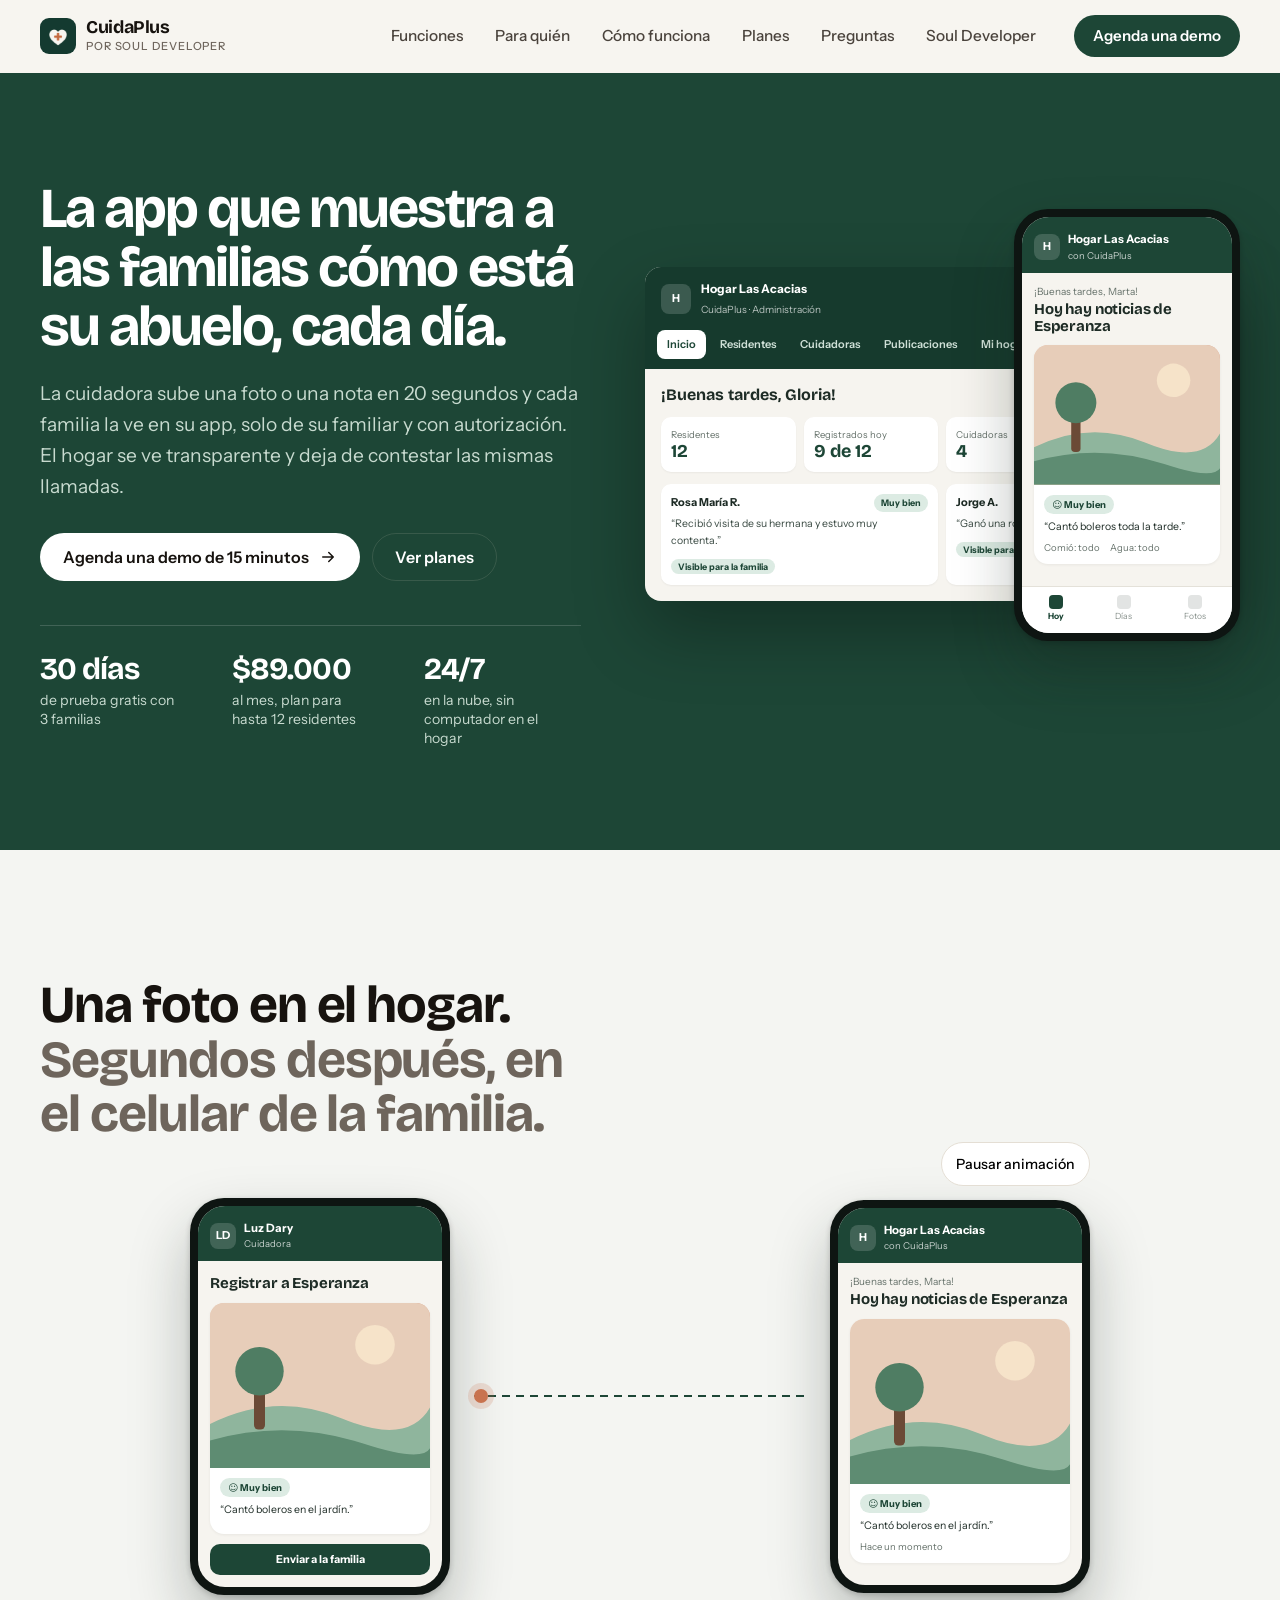
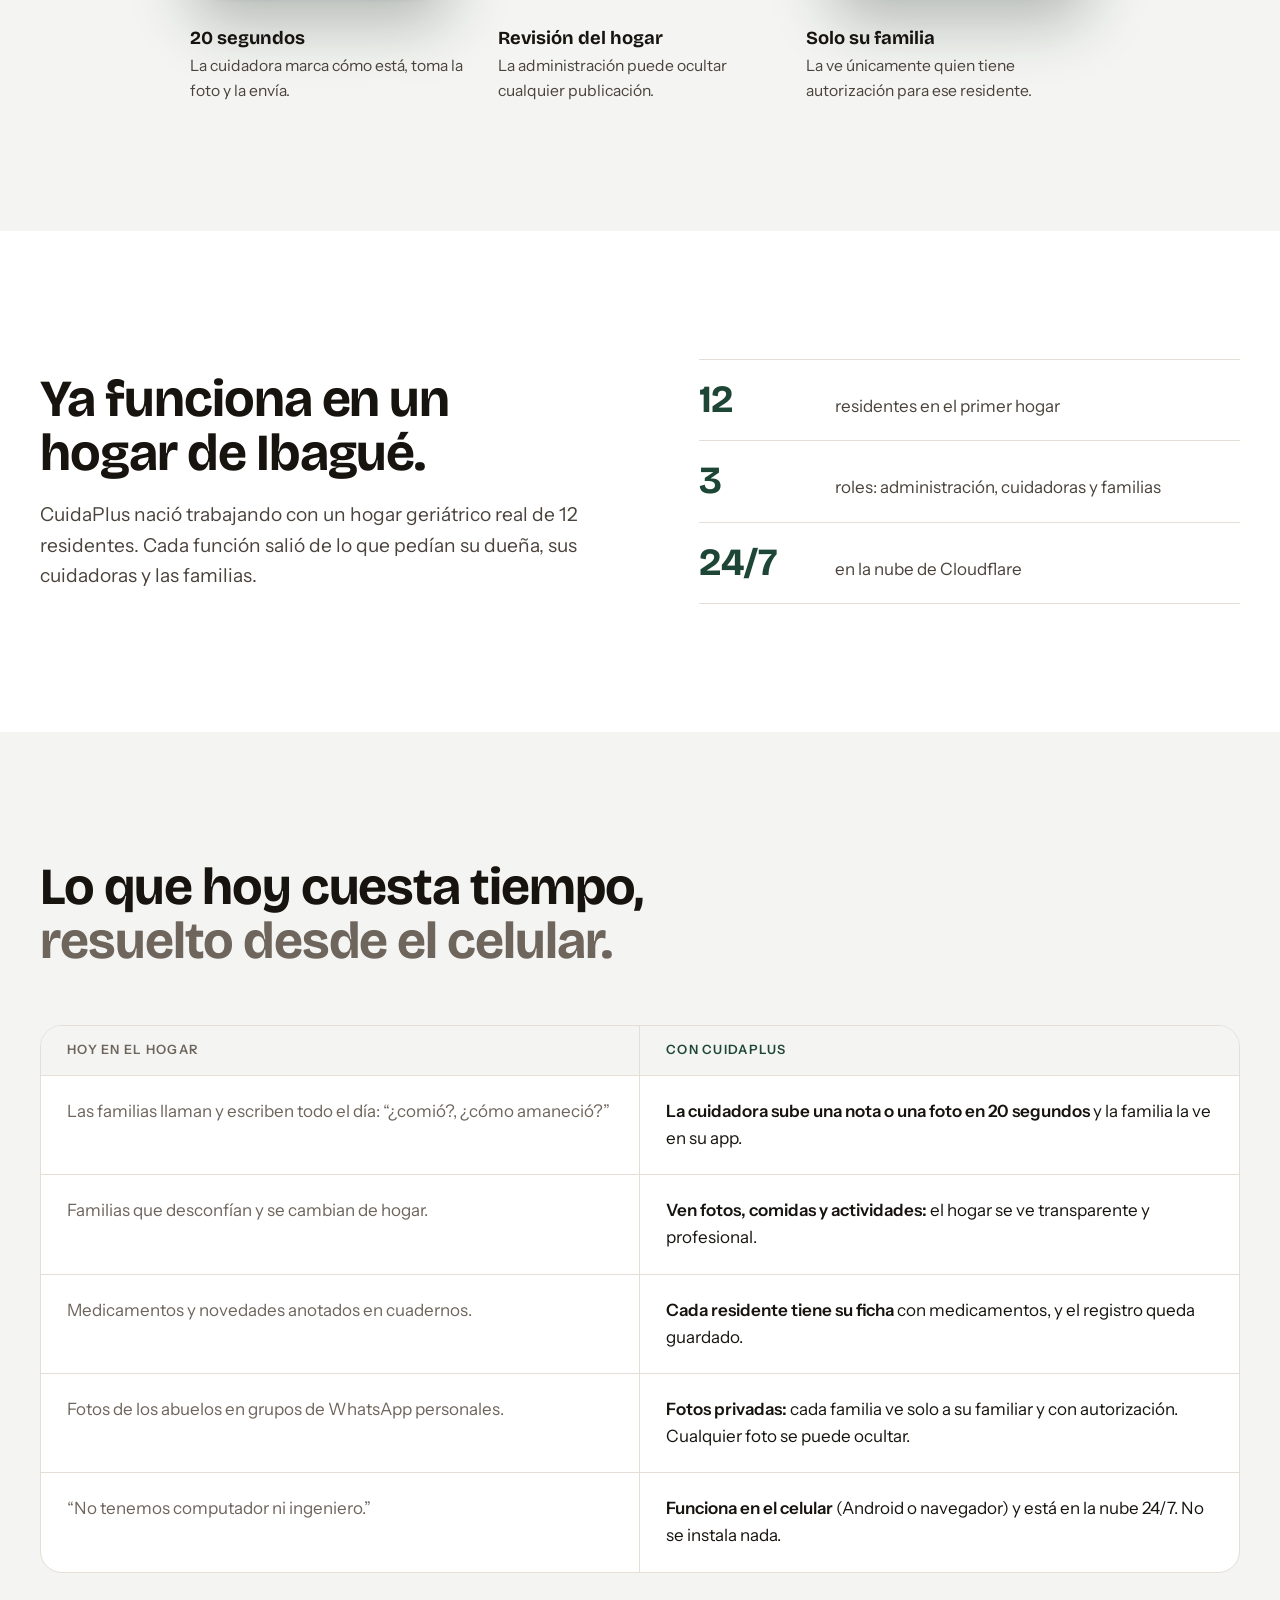
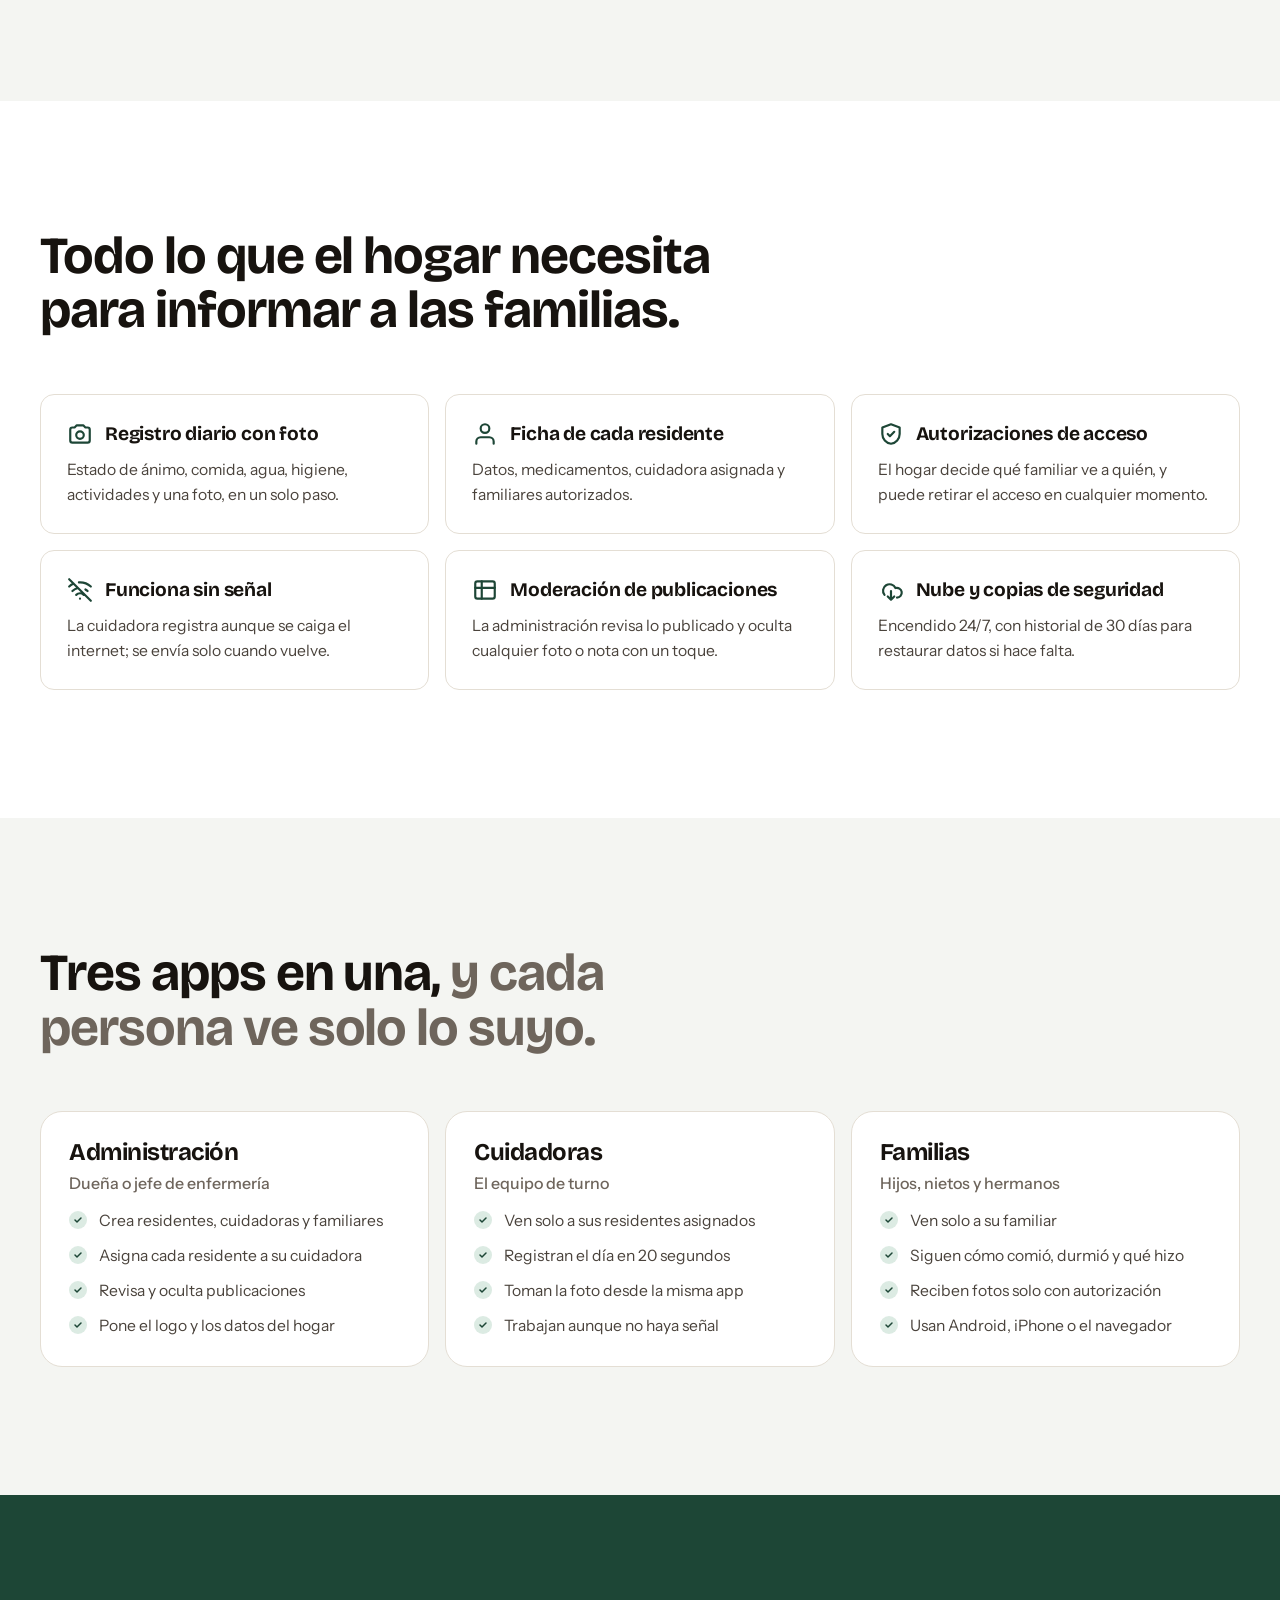
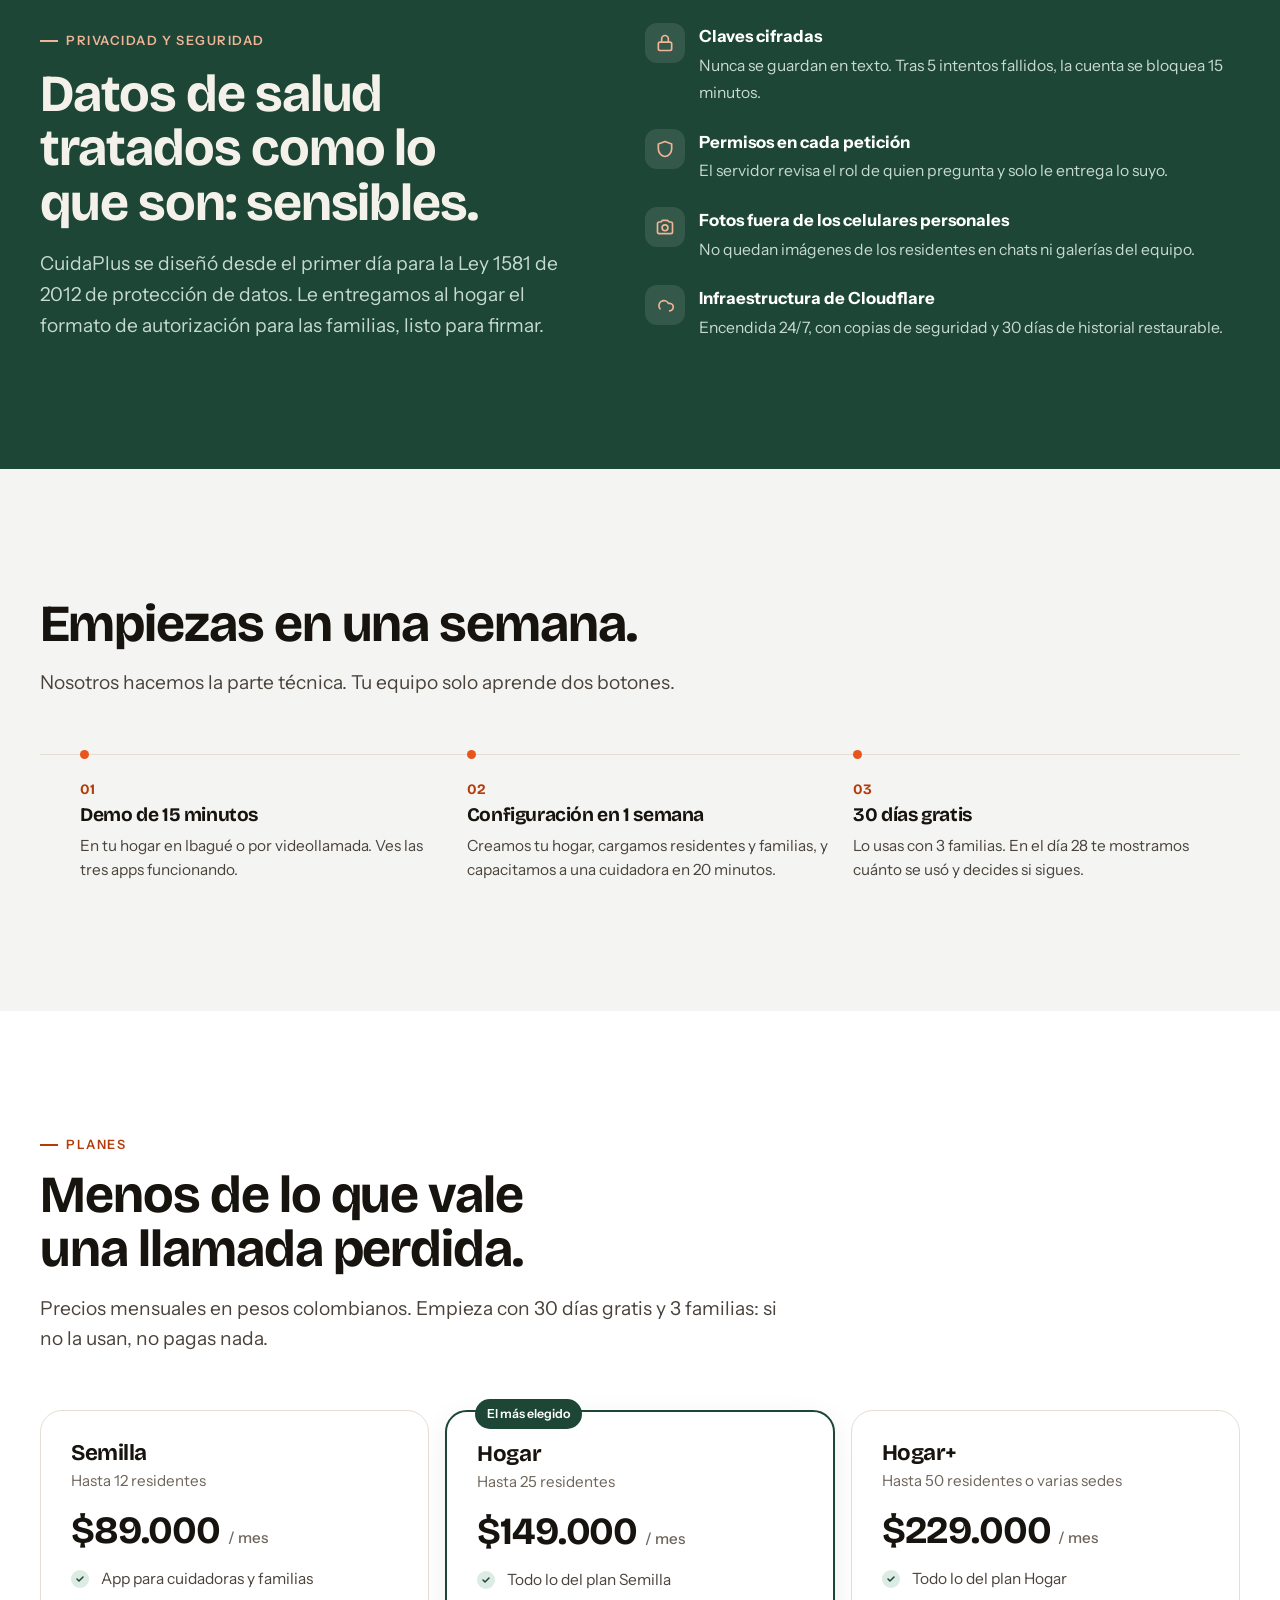
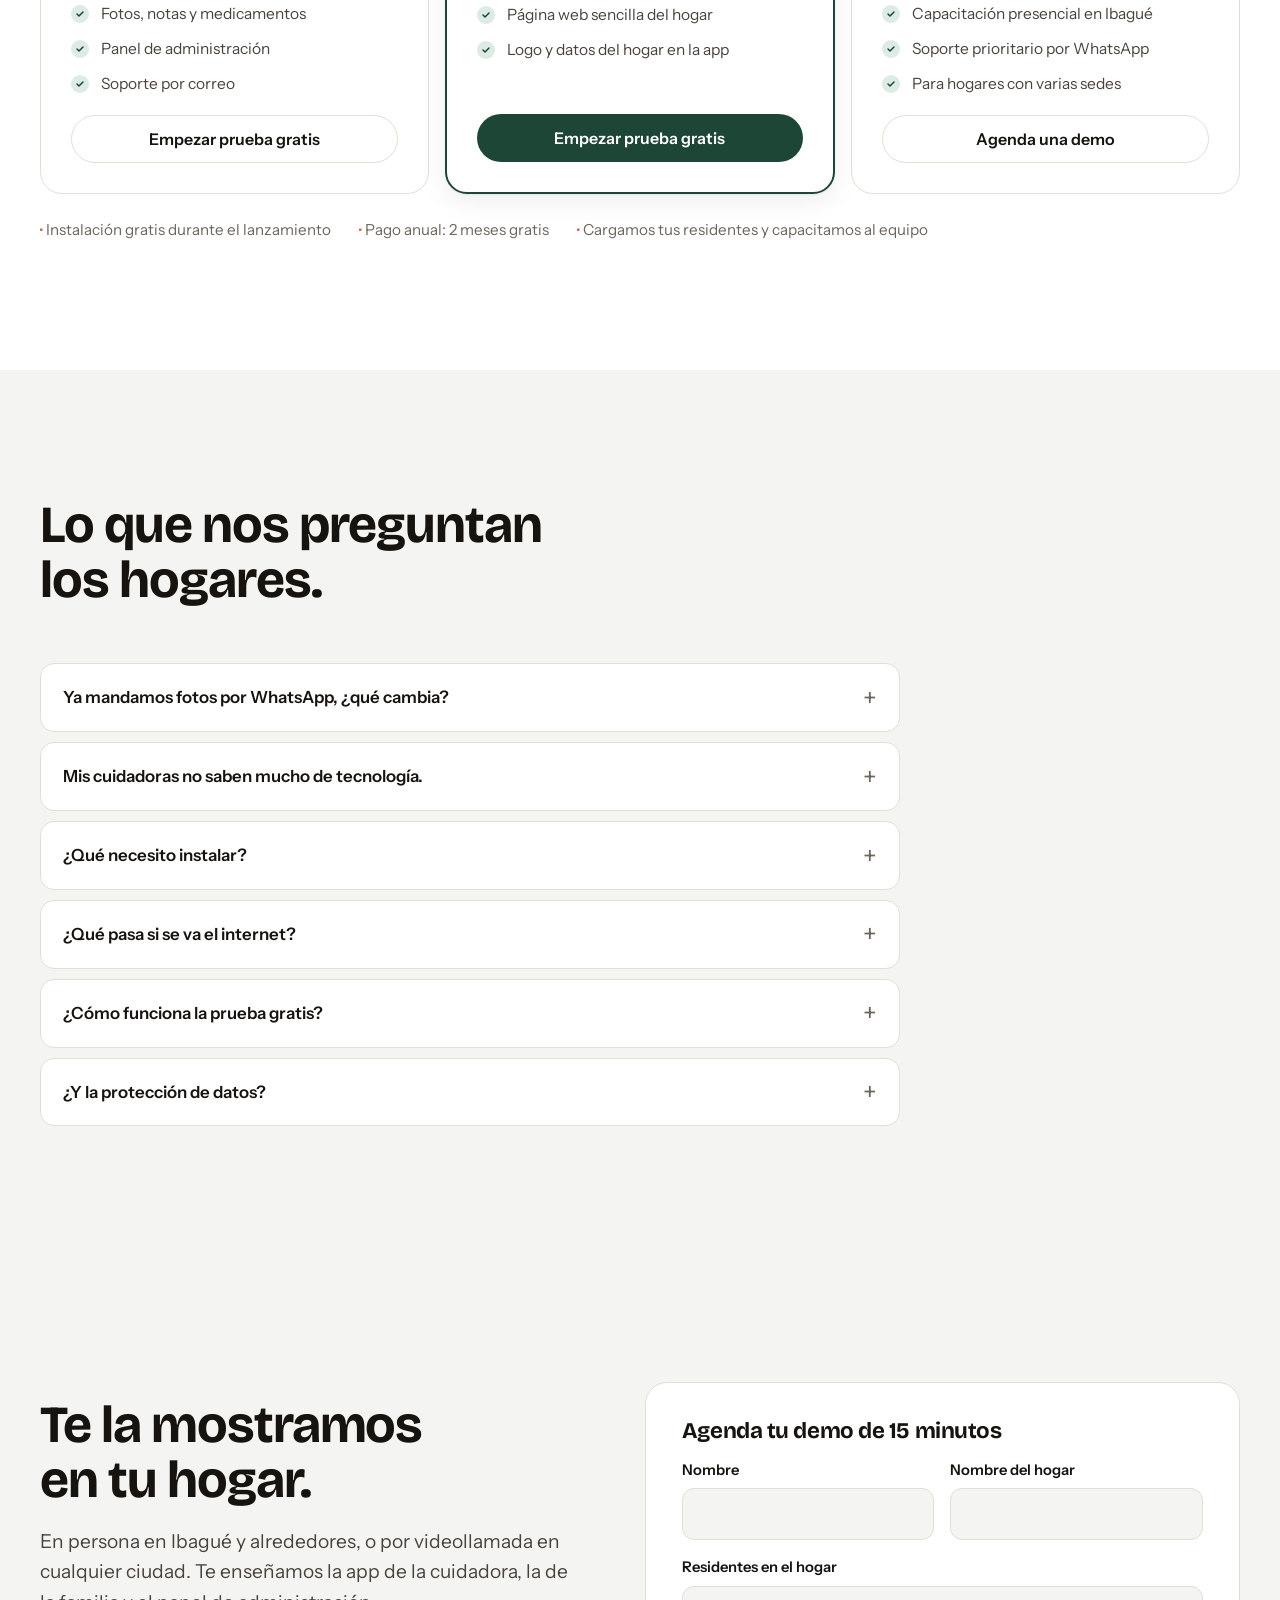
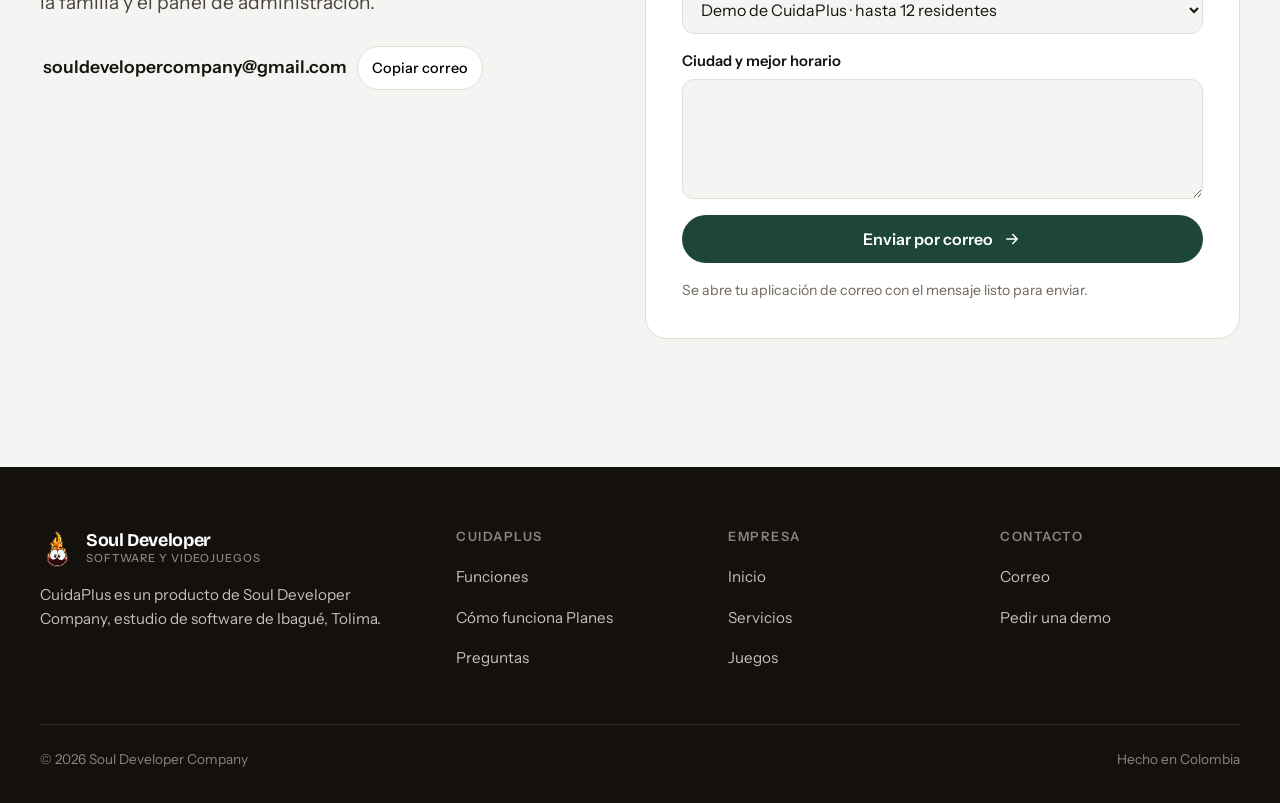
==== cuidaplus/index.html @ 4aba3e22 "Rediseño profesional del sitio y nueva página de CuidaPlus - Portada nueva para software y videojueg" ====
<!doctype html>
<html lang="es">
<head>
  <meta charset="utf-8">
  <meta name="viewport" content="width=device-width, initial-scale=1, viewport-fit=cover">
  <title>CuidaPlus · App para hogares geriátricos</title>
  <meta name="description" content="CuidaPlus conecta hogares geriátricos con las familias: las cuidadoras registran fotos, comidas y novedades desde el celular y cada familia ve solo a su familiar. Desde $89.000 al mes, 30 días gratis.">
  <meta name="theme-color" content="#1D4636">
  <meta property="og:type" content="website">
  <meta property="og:title" content="CuidaPlus · App para hogares geriátricos">
  <meta property="og:description" content="Las familias ven cada día cómo está su abuelo, y el hogar deja de contestar veinte llamadas preguntando lo mismo.">
  <meta property="og:image" content="https://souldevelopercompany.github.io/img/cuidaplus-icono.png">
  <meta property="og:url" content="https://souldevelopercompany.github.io/cuidaplus/">
  <link rel="canonical" href="https://souldevelopercompany.github.io/cuidaplus/">
  <link rel="icon" type="image/png" href="../img/cuidaplus-icono.png">
  <link rel="preconnect" href="https://fonts.googleapis.com">
  <link rel="preconnect" href="https://fonts.gstatic.com" crossorigin>
  <link rel="stylesheet" href="https://fonts.googleapis.com/css2?family=Bricolage+Grotesque:opsz,wght@12..96,600;12..96,700&family=Instrument+Sans:wght@400;500;600&display=swap">
  <link rel="stylesheet" href="../css/site.css">
</head>
<body>

<svg width="0" height="0" style="position:absolute" aria-hidden="true">
  <defs>
    <symbol id="i-arrow" viewBox="0 0 24 24"><path d="M5 12h14M13 6l6 6-6 6" fill="none" stroke="currentColor" stroke-width="2" stroke-linecap="round" stroke-linejoin="round"/></symbol>
  </defs>
</svg>

<a class="skip" href="#contenido">Saltar al contenido</a>

<header class="topbar" id="topbar">
  <div class="wrap topbar-in">
    <a class="brand" href="./" aria-label="CuidaPlus, inicio">
      <img src="../img/cuidaplus-icono.png" alt="" width="36" height="36" style="border-radius:9px">
      <span>CuidaPlus<small>por Soul Developer</small></span>
    </a>
    <nav class="menu" id="menu" aria-label="Principal">
      <a href="#funciones">Funciones</a>
      <a href="#roles">Para quién</a>
      <a href="#como-funciona">Cómo funciona</a>
      <a href="#planes">Planes</a>
      <a href="#preguntas">Preguntas</a>
      <a href="../">Soul Developer</a>
      <a class="menu-cta" href="#contacto">Agenda una demo de 15 minutos</a>
    </nav>
    <a class="btn btn-care btn-sm" href="#contacto">Agenda una demo</a>
    <button class="burger" id="burger" aria-label="Abrir menú" aria-expanded="false" aria-controls="menu"><span></span><span></span><span></span></button>
  </div>
</header>

<main id="contenido">

  <section class="care-hero">
    <div class="wrap care-grid">
      <div data-enter>
        <div>
          <h1>La app que muestra a las familias cómo está su abuelo, cada día.</h1>
          <p class="lead">La cuidadora sube una foto o una nota en 20 segundos y cada familia la ve en su app, solo de su familiar y con autorización. El hogar se ve transparente y deja de contestar las mismas llamadas.</p>
          <div class="cta-row" style="margin-top:32px">
            <a class="btn btn-light" href="#contacto">Agenda una demo de 15 minutos <svg aria-hidden="true"><use href="#i-arrow"/></svg></a>
            <a class="btn btn-ghost-dark" href="#planes">Ver planes</a>
          </div>
        </div>
        <ul class="hero-facts" aria-label="CuidaPlus en cifras">
          <li><b>30 días</b><span>de prueba gratis con 3 familias</span></li>
          <li><b>$89.000</b><span>al mes, plan para hasta 12 residentes</span></li>
          <li><b>24/7</b><span>en la nube, sin computador en el hogar</span></li>
        </ul>
      </div>
      <div class="care-ui">
        <div class="panel" role="img" aria-label="Panel de administración de CuidaPlus">
          <div aria-hidden="true">
            <div class="panel-top"><span class="ph-av">H</span><span><b>Hogar Las Acacias</b><br><small style="opacity:.7">CuidaPlus · Administración</small></span></div>
            <div class="panel-nav"><span>Inicio</span><span>Residentes</span><span>Cuidadoras</span><span>Publicaciones</span><span>Mi hogar</span></div>
            <div class="panel-body">
              <p class="panel-h">¡Buenas tardes, Gloria!</p>
              <div class="stats">
                <div class="stat"><small>Residentes</small><b>12</b></div>
                <div class="stat"><small>Registrados hoy</small><b>9 de 12</b></div>
                <div class="stat"><small>Cuidadoras</small><b>4</b></div>
                <div class="stat"><small>Familias</small><b>18</b></div>
              </div>
              <div class="feed">
                <div class="feed-item"><header>Rosa María R. <span class="pill-s">Muy bien</span></header><p>“Recibió visita de su hermana y estuvo muy contenta.”</p><span class="pill-s">Visible para la familia</span></div>
                <div class="feed-item"><header>Jorge A. <span class="pill-s">Bien</span></header><p>“Ganó una ronda de bingo y almorzó todo.”</p><span class="pill-s">Visible para la familia</span></div>
              </div>
            </div>
          </div>
        </div>
        <div class="phone" role="img" aria-label="App de la familia mostrando cómo está un residente hoy">
          <div class="phone-screen" aria-hidden="true">
            <div class="ph-top"><span class="ph-av">H</span><span><b>Hogar Las Acacias</b><small>con CuidaPlus</small></span></div>
            <div class="ph-body">
              <p class="ph-hello">¡Buenas tardes, Marta!</p>
              <p class="ph-title">Hoy hay noticias de Esperanza</p>
              <div class="ph-card">
                <div class="ph-photo"><svg viewBox="0 0 200 150" width="100%" height="100%" preserveAspectRatio="xMidYMid slice"><rect width="200" height="150" fill="#E7CDB9"/><circle cx="150" cy="38" r="18" fill="#F6E3C9"/><path d="M0 110 Q60 80 120 105 T200 95 V150 H0z" fill="#8FB59D"/><path d="M0 125 Q70 105 140 128 T200 120 V150 H0z" fill="#5E8C72"/><rect x="40" y="70" width="10" height="45" rx="4" fill="#6B4A36"/><circle cx="45" cy="62" r="22" fill="#4F7D63"/></svg></div>
                <div class="ph-in"><span class="ph-mood">☺ Muy bien</span><p class="ph-note">“Cantó boleros toda la tarde.”</p><div class="ph-meta"><span>Comió: todo</span><span>Agua: todo</span></div></div>
              </div>
            </div>
            <div class="ph-tabs"><span><i></i>Hoy</span><span><i></i>Días</span><span><i></i>Fotos</span></div>
          </div>
        </div>
      </div>
    </div>
  </section>


  <!-- CÓMO FUNCIONA: demo animada -->
  <section class="sec" id="como-funciona">
    <div class="wrap">
      <div class="sec-head">
        <h2 class="h2">Una foto en el hogar. <span class="soft">Segundos después, en el celular de la familia.</span></h2>
      </div>
      <div class="flow" data-flow>
        <div class="flow-phone phone" role="img" aria-label="La cuidadora toma una foto y la envía">
          <div class="phone-screen" aria-hidden="true">
            <div class="ph-top"><span class="ph-av">LD</span><span><b>Luz Dary</b><small>Cuidadora</small></span></div>
            <div class="ph-body">
              <p class="ph-title">Registrar a Esperanza</p>
              <div class="ph-card"><div class="ph-photo flow-shot"><svg viewBox="0 0 200 150" width="100%" height="100%" preserveAspectRatio="xMidYMid slice"><rect width="200" height="150" fill="#E7CDB9"/><circle cx="150" cy="38" r="18" fill="#F6E3C9"/><path d="M0 110 Q60 80 120 105 T200 95 V150 H0z" fill="#8FB59D"/><path d="M0 125 Q70 105 140 128 T200 120 V150 H0z" fill="#5E8C72"/><rect x="40" y="70" width="10" height="45" rx="4" fill="#6B4A36"/><circle cx="45" cy="62" r="22" fill="#4F7D63"/></svg></div>
              <div class="ph-in"><span class="ph-mood">☺ Muy bien</span><p class="ph-note">“Cantó boleros en el jardín.”</p></div></div>
              <p class="flow-send">Enviar a la familia</p>
            </div>
          </div>
        </div>
        <div class="flow-line" aria-hidden="true"><span class="flow-dot"></span></div>
        <div class="flow-phone phone" role="img" aria-label="La familia recibe la foto en su app">
          <div class="phone-screen" aria-hidden="true">
            <div class="ph-top"><span class="ph-av">H</span><span><b>Hogar Las Acacias</b><small>con CuidaPlus</small></span></div>
            <div class="ph-body">
              <p class="ph-hello">¡Buenas tardes, Marta!</p>
              <p class="ph-title">Hoy hay noticias de Esperanza</p>
              <div class="ph-card flow-arrive"><div class="ph-photo"><svg viewBox="0 0 200 150" width="100%" height="100%" preserveAspectRatio="xMidYMid slice"><rect width="200" height="150" fill="#E7CDB9"/><circle cx="150" cy="38" r="18" fill="#F6E3C9"/><path d="M0 110 Q60 80 120 105 T200 95 V150 H0z" fill="#8FB59D"/><path d="M0 125 Q70 105 140 128 T200 120 V150 H0z" fill="#5E8C72"/><rect x="40" y="70" width="10" height="45" rx="4" fill="#6B4A36"/><circle cx="45" cy="62" r="22" fill="#4F7D63"/></svg></div>
              <div class="ph-in"><span class="ph-mood">☺ Muy bien</span><p class="ph-note">“Cantó boleros en el jardín.”</p><div class="ph-meta"><span>Hace un momento</span></div></div></div>
            </div>
          </div>
        </div>
        <ol class="flow-steps">
          <li><b>20 segundos</b>La cuidadora marca cómo está, toma la foto y la envía.</li>
          <li><b>Revisión del hogar</b>La administración puede ocultar cualquier publicación.</li>
          <li><b>Solo su familia</b>La ve únicamente quien tiene autorización para ese residente.</li>
        </ol>
        <button class="flow-pause" type="button" aria-pressed="false">Pausar animación</button>
      </div>
      <!-- VIDEO: cuando tengas el video de 60 s, guárdalo en video/cuidaplus-demo.mp4 y agrega aquí:
           <video controls preload="none" src="../video/cuidaplus-demo.mp4"></video> -->
    </div>
  </section>

  <!-- EN USO -->
  <section class="sec sec-surface" id="en-uso">
    <div class="wrap proof">
      <div>
        <h2 class="h2">Ya funciona en un hogar de Ibagué.</h2>
        <p class="lead" style="margin-top:18px">CuidaPlus nació trabajando con un hogar geriátrico real de 12 residentes. Cada función salió de lo que pedían su dueña, sus cuidadoras y las familias.</p>
      </div>
      <ul class="proof-facts">
        <li><b>12</b><span>residentes en el primer hogar</span></li>
        <li><b>3</b><span>roles: administración, cuidadoras y familias</span></li>
        <li><b>24/7</b><span>en la nube de Cloudflare</span></li>
      </ul>
      <!-- TESTIMONIO: con permiso de la dueña, agrega aquí su frase, nombre, cargo y el logo del hogar:
      <figure class="quote"><blockquote>“...”</blockquote><figcaption>Nombre · Directora, Hogar ...</figcaption></figure> -->
    </div>
  </section>

  <!-- PROBLEMA / SOLUCIÓN -->
  <section class="sec">
    <div class="wrap">
      <div class="sec-head">
        <h2 class="h2">Lo que hoy cuesta tiempo, <span class="soft">resuelto desde el celular.</span></h2>
      </div>
      <div class="pain">
        <div class="h">Hoy en el hogar</div><div class="h">Con CuidaPlus</div>
        <div>Las familias llaman y escriben todo el día: “¿comió?, ¿cómo amaneció?”</div><div><b>La cuidadora sube una nota o una foto en 20 segundos</b> y la familia la ve en su app.</div>
        <div>Familias que desconfían y se cambian de hogar.</div><div><b>Ven fotos, comidas y actividades:</b> el hogar se ve transparente y profesional.</div>
        <div>Medicamentos y novedades anotados en cuadernos.</div><div><b>Cada residente tiene su ficha</b> con medicamentos, y el registro queda guardado.</div>
        <div>Fotos de los abuelos en grupos de WhatsApp personales.</div><div><b>Fotos privadas:</b> cada familia ve solo a su familiar y con autorización. Cualquier foto se puede ocultar.</div>
        <div>“No tenemos computador ni ingeniero.”</div><div><b>Funciona en el celular</b> (Android o navegador) y está en la nube 24/7. No se instala nada.</div>
      </div>
    </div>
  </section>

  <!-- FUNCIONES -->
  <section class="sec sec-surface" id="funciones">
    <div class="wrap">
      <div class="sec-head">
        <h2 class="h2">Todo lo que el hogar necesita para informar a las familias.</h2>
      </div>
      <div class="feat-grid">
        <div class="feat"><span class="ic"><svg viewBox="0 0 24 24" fill="none" stroke-width="2" stroke-linecap="round" stroke-linejoin="round"><path d="M3 8a2 2 0 0 1 2-2h2l2-2h6l2 2h2a2 2 0 0 1 2 2v10a2 2 0 0 1-2 2H5a2 2 0 0 1-2-2z"/><circle cx="12" cy="13" r="3.5"/></svg></span><h3>Registro diario con foto</h3><p>Estado de ánimo, comida, agua, higiene, actividades y una foto, en un solo paso.</p></div>
        <div class="feat"><span class="ic"><svg viewBox="0 0 24 24" fill="none" stroke-width="2" stroke-linecap="round" stroke-linejoin="round"><path d="M20 21v-2a4 4 0 0 0-4-4H8a4 4 0 0 0-4 4v2"/><circle cx="12" cy="7" r="4"/></svg></span><h3>Ficha de cada residente</h3><p>Datos, medicamentos, cuidadora asignada y familiares autorizados.</p></div>
        <div class="feat"><span class="ic"><svg viewBox="0 0 24 24" fill="none" stroke-width="2" stroke-linecap="round" stroke-linejoin="round"><path d="M12 3l8 3v6c0 4.5-3.4 8.3-8 9-4.6-.7-8-4.5-8-9V6z"/><path d="M9 12l2 2 4-4"/></svg></span><h3>Autorizaciones de acceso</h3><p>El hogar decide qué familiar ve a quién, y puede retirar el acceso en cualquier momento.</p></div>
        <div class="feat"><span class="ic"><svg viewBox="0 0 24 24" fill="none" stroke-width="2" stroke-linecap="round" stroke-linejoin="round"><path d="M2 2l20 20M8.5 16.5a5 5 0 0 1 7 0M5 13a10 10 0 0 1 5.2-2.8M19 13a10 10 0 0 0-2-1.5M2 8.8a15 15 0 0 1 4.2-2.7M22 8.8A15 15 0 0 0 11 5M12 20h.01"/></svg></span><h3>Funciona sin señal</h3><p>La cuidadora registra aunque se caiga el internet; se envía solo cuando vuelve.</p></div>
        <div class="feat"><span class="ic"><svg viewBox="0 0 24 24" fill="none" stroke-width="2" stroke-linecap="round" stroke-linejoin="round"><rect x="3" y="4" width="18" height="16" rx="2"/><path d="M3 10h18M9 4v16"/></svg></span><h3>Moderación de publicaciones</h3><p>La administración revisa lo publicado y oculta cualquier foto o nota con un toque.</p></div>
        <div class="feat"><span class="ic"><svg viewBox="0 0 24 24" fill="none" stroke-width="2" stroke-linecap="round" stroke-linejoin="round"><path d="M17.5 19a4.5 4.5 0 1 0-1.4-8.8A6 6 0 1 0 6 16.5"/><path d="M12 13v8M9 18l3 3 3-3"/></svg></span><h3>Nube y copias de seguridad</h3><p>Encendido 24/7, con historial de 30 días para restaurar datos si hace falta.</p></div>
      </div>
    </div>
  </section>

  <!-- ROLES -->
  <section class="sec" id="roles">
    <div class="wrap">
      <div class="sec-head">
        <h2 class="h2">Tres apps en una, <span class="soft">y cada persona ve solo lo suyo.</span></h2>
      </div>
      <div class="roles">
        <div class="role"><h3>Administración <span>Dueña o jefe de enfermería</span></h3><ul><li>Crea residentes, cuidadoras y familiares</li><li>Asigna cada residente a su cuidadora</li><li>Revisa y oculta publicaciones</li><li>Pone el logo y los datos del hogar</li></ul></div>
        <div class="role"><h3>Cuidadoras <span>El equipo de turno</span></h3><ul><li>Ven solo a sus residentes asignados</li><li>Registran el día en 20 segundos</li><li>Toman la foto desde la misma app</li><li>Trabajan aunque no haya señal</li></ul></div>
        <div class="role"><h3>Familias <span>Hijos, nietos y hermanos</span></h3><ul><li>Ven solo a su familiar</li><li>Siguen cómo comió, durmió y qué hizo</li><li>Reciben fotos solo con autorización</li><li>Usan Android, iPhone o el navegador</li></ul></div>
      </div>
    </div>
  </section>

  <!-- SEGURIDAD -->
  <section class="sec sec-care" id="seguridad">
    <div class="wrap care-grid" style="align-items:start">
      <div>
        <p class="kicker">Privacidad y seguridad</p>
        <h2 class="h2" style="margin-top:16px">Datos de salud tratados como lo que son: sensibles.</h2>
        <p class="lead" style="margin-top:18px">CuidaPlus se diseñó desde el primer día para la Ley 1581 de 2012 de protección de datos. Le entregamos al hogar el formato de autorización para las familias, listo para firmar.</p>
      </div>
      <ul class="care-points" style="margin:0">
        <li><span class="ic"><svg viewBox="0 0 24 24" fill="none" stroke-width="2" stroke-linecap="round" stroke-linejoin="round"><rect x="4" y="11" width="16" height="10" rx="2"/><path d="M8 11V7a4 4 0 0 1 8 0v4"/></svg></span><div><b>Claves cifradas</b><span>Nunca se guardan en texto. Tras 5 intentos fallidos, la cuenta se bloquea 15 minutos.</span></div></li>
        <li><span class="ic"><svg viewBox="0 0 24 24" fill="none" stroke-width="2" stroke-linecap="round" stroke-linejoin="round"><path d="M12 3l8 3v6c0 4.5-3.4 8.3-8 9-4.6-.7-8-4.5-8-9V6z"/></svg></span><div><b>Permisos en cada petición</b><span>El servidor revisa el rol de quien pregunta y solo le entrega lo suyo.</span></div></li>
        <li><span class="ic"><svg viewBox="0 0 24 24" fill="none" stroke-width="2" stroke-linecap="round" stroke-linejoin="round"><path d="M3 8a2 2 0 0 1 2-2h2l2-2h6l2 2h2a2 2 0 0 1 2 2v10a2 2 0 0 1-2 2H5a2 2 0 0 1-2-2z"/><circle cx="12" cy="13" r="3.5"/></svg></span><div><b>Fotos fuera de los celulares personales</b><span>No quedan imágenes de los residentes en chats ni galerías del equipo.</span></div></li>
        <li><span class="ic"><svg viewBox="0 0 24 24" fill="none" stroke-width="2" stroke-linecap="round" stroke-linejoin="round"><path d="M17.5 19a4.5 4.5 0 1 0-1.4-8.8A6 6 0 1 0 6 16.5"/></svg></span><div><b>Infraestructura de Cloudflare</b><span>Encendida 24/7, con copias de seguridad y 30 días de historial restaurable.</span></div></li>
      </ul>
    </div>
  </section>

  <!-- EMPEZAR -->
  <section class="sec" id="empezar">
    <div class="wrap">
      <div class="sec-head">
        <h2 class="h2">Empiezas en una semana.</h2>
        <p class="lead">Nosotros hacemos la parte técnica. Tu equipo solo aprende dos botones.</p>
      </div>
      <ol class="steps steps-3" style="list-style:none;margin:0">
        <li class="step"><h3>Demo de 15 minutos</h3><p>En tu hogar en Ibagué o por videollamada. Ves las tres apps funcionando.</p></li>
        <li class="step"><h3>Configuración en 1 semana</h3><p>Creamos tu hogar, cargamos residentes y familias, y capacitamos a una cuidadora en 20 minutos.</p></li>
        <li class="step"><h3>30 días gratis</h3><p>Lo usas con 3 familias. En el día 28 te mostramos cuánto se usó y decides si sigues.</p></li>
      </ol>
    </div>
  </section>

  <!-- PLANES -->
  <section class="sec sec-surface" id="planes">
    <div class="wrap">
      <div class="sec-head">
        <p class="kicker">Planes</p>
        <h2 class="h2">Menos de lo que vale una llamada perdida.</h2>
        <p class="lead">Precios mensuales en pesos colombianos. Empieza con 30 días gratis y 3 familias: si no la usan, no pagas nada.</p>
      </div>
      <div class="plans">
        <div class="plan">
          <div><h3>Semilla</h3><p class="who">Hasta 12 residentes</p></div>
          <p class="price">$89.000 <small>/ mes</small></p>
          <ul><li>App para cuidadoras y familias</li><li>Fotos, notas y medicamentos</li><li>Panel de administración</li><li>Soporte por correo</li></ul>
          <a class="btn btn-line" href="#contacto">Empezar prueba gratis</a>
        </div>
        <div class="plan is-main">
          <span class="plan-badge">El más elegido</span>
          <div><h3>Hogar</h3><p class="who">Hasta 25 residentes</p></div>
          <p class="price">$149.000 <small>/ mes</small></p>
          <ul><li>Todo lo del plan Semilla</li><li>Página web sencilla del hogar</li><li>Logo y datos del hogar en la app</li></ul>
          <a class="btn btn-care" href="#contacto">Empezar prueba gratis</a>
        </div>
        <div class="plan">
          <div><h3>Hogar+</h3><p class="who">Hasta 50 residentes o varias sedes</p></div>
          <p class="price">$229.000 <small>/ mes</small></p>
          <ul><li>Todo lo del plan Hogar</li><li>Capacitación presencial en Ibagué</li><li>Soporte prioritario por WhatsApp</li><li>Para hogares con varias sedes</li></ul>
          <a class="btn btn-line" href="#contacto">Agenda una demo</a>
        </div>
      </div>
      <p class="plans-note"><span>Instalación gratis durante el lanzamiento</span><span>Pago anual: 2 meses gratis</span><span>Cargamos tus residentes y capacitamos al equipo</span></p>
    </div>
  </section>

  <!-- PREGUNTAS -->
  <section class="sec" id="preguntas">
    <div class="wrap">
      <div class="sec-head">
        <h2 class="h2">Lo que nos preguntan los hogares.</h2>
      </div>
      <div class="faq">
        <details><summary>Ya mandamos fotos por WhatsApp, ¿qué cambia?</summary><p>Que las familias no se mezclan, las fotos no quedan en celulares personales y la administración puede ocultar cualquier publicación. Además queda un historial ordenado por residente.</p></details>
        <details><summary>Mis cuidadoras no saben mucho de tecnología.</summary><p>Si usan WhatsApp, saben usar CuidaPlus: es un botón para la foto y otro para la nota. Nosotros capacitamos al equipo en unos 20 minutos.</p></details>
        <details><summary>¿Qué necesito instalar?</summary><p>Nada en el hogar. Las cuidadoras usan la app de Android o el navegador del celular, las familias igual, y la administración entra desde cualquier computador o teléfono.</p></details>
        <details><summary>¿Qué pasa si se va el internet?</summary><p>La cuidadora puede seguir registrando. La información se guarda en el teléfono y se envía sola cuando vuelve la conexión.</p></details>
        <details><summary>¿Cómo funciona la prueba gratis?</summary><p>Creamos tu hogar, cargamos de 3 a 5 residentes con sus familias y capacitamos a una cuidadora. Durante 30 días la usas sin costo; al final decides si continúas.</p></details>
        <details><summary>¿Y la protección de datos?</summary><p>Cada persona entra con usuario y contraseña, cada rol ve solo lo suyo y las familias ven fotos solo con autorización vigente. Te damos el formato de autorización de tratamiento de datos para las familias.</p></details>
      </div>
    </div>
  </section>

  <!-- CONTACTO -->
  <section class="sec" id="contacto">
    <div class="wrap contact">
      <div>
        <h2 class="h2" style="margin:16px 0 18px">Te la mostramos en tu hogar.</h2>
        <p class="lead">En persona en Ibagué y alrededores, o por videollamada en cualquier ciudad. Te enseñamos la app de la cuidadora, la de la familia y el panel de administración.</p>
        <p class="mail"><a class="btn btn-wa" data-wa="Hola, quiero agendar una demo de CuidaPlus" href="#contacto" hidden>Agendar por WhatsApp</a></p>
        <p class="mail"><a class="link" href="mailto:souldevelopercompany@gmail.com?subject=Demo%20de%20CuidaPlus">souldevelopercompany@gmail.com</a><button class="copy-btn" type="button" data-copy="souldevelopercompany@gmail.com">Copiar correo</button></p>
      </div>
      <form class="form" id="form" novalidate>
        <h3>Agenda tu demo de 15 minutos</h3>
        <div class="row2">
          <div class="field"><label for="f-name">Nombre</label><input id="f-name" name="nombre" autocomplete="name" required><span class="err">Escribe tu nombre.</span></div>
          <div class="field"><label for="f-org">Nombre del hogar</label><input id="f-org" name="empresa" autocomplete="organization"></div>
        </div>
        <div class="field"><label for="f-topic">Residentes en el hogar</label>
          <select id="f-topic" name="tema">
            <option>Demo de CuidaPlus · hasta 12 residentes</option>
            <option>Demo de CuidaPlus · 13 a 25 residentes</option>
            <option>Demo de CuidaPlus · más de 25 o varias sedes</option>
          </select>
        </div>
        <div class="field"><label for="f-msg">Ciudad y mejor horario</label><textarea id="f-msg" name="mensaje" required></textarea><span class="err">Cuéntanos la ciudad y cuándo te queda bien.</span></div>
        <button class="btn btn-care" type="submit">Enviar por correo <svg aria-hidden="true"><use href="#i-arrow"/></svg></button>
        <p class="form-note">Se abre tu aplicación de correo con el mensaje listo para enviar.</p>
      </form>
    </div>
  </section>

</main>

<footer class="footer">
  <div class="wrap">
    <div class="foot-grid">
      <div>
        <a class="brand" href="../"><img src="../img/chispa-128.png" alt="" width="36" height="36"><span>Soul Developer<small>Software y videojuegos</small></span></a>
        <p>CuidaPlus es un producto de Soul Developer Company, estudio de software de Ibagué, Tolima.</p>
      </div>
      <div><h4>CuidaPlus</h4><ul><li><a href="#funciones">Funciones</a></li><li><a href="#como-funciona">Cómo funciona</a>
      <a href="#planes">Planes</a></li><li><a href="#preguntas">Preguntas</a></li></ul></div>
      <div><h4>Empresa</h4><ul><li><a href="../">Inicio</a></li><li><a href="../#servicios">Servicios</a></li><li><a href="../#juegos">Juegos</a></li></ul></div>
      <div><h4>Contacto</h4><ul><li><a href="mailto:souldevelopercompany@gmail.com">Correo</a></li><li><a href="#contacto">Pedir una demo</a></li></ul></div>
    </div>
    <div class="foot-bottom"><span>© 2026 Soul Developer Company</span><span>Hecho en Colombia</span></div>
  </div>
</footer>

<a class="wa-float" data-wa="Hola, quiero agendar una demo de CuidaPlus" href="#contacto" hidden aria-label="Escribir por WhatsApp"><svg viewBox="0 0 24 24" aria-hidden="true"><path d="M12 2a10 10 0 0 0-8.6 15.1L2 22l5-1.3A10 10 0 1 0 12 2zm5.3 14.1c-.2.6-1.3 1.2-1.8 1.2-.5.1-1 .2-3.3-.7a11 11 0 0 1-4.3-3.8 4.9 4.9 0 0 1-1-2.6 2.8 2.8 0 0 1 .9-2.1 1 1 0 0 1 .7-.3h.5c.2 0 .4 0 .6.5l.8 2c.1.2.1.4 0 .5l-.3.5-.4.4c-.1.1-.3.3-.1.6a8 8 0 0 0 1.5 1.8 7 7 0 0 0 2.1 1.3c.3.1.5.1.6-.1l.9-1c.2-.3.4-.2.6-.1l1.9.9c.3.1.5.2.5.3.1.2.1.7-.2 1.4z" fill="currentColor"/></svg></a>
<script src="../js/site.js" defer></script>
</body>
</html>
---- css/site.css ----
/* Soul Developer Company — sitio corporativo (software + videojuegos)
   Base clara y sobria; el naranja de Chispa como acento de marca;
   el verde de CuidaPlus para la línea de software; carbón para los juegos. */
:root{
  --bg:#F7F5F0;
  --surface:#FFFFFF;
  --ink:#17130F;
  --ink-2:#4A433C;
  --muted:#6E655C;
  --line:#E4DED4;
  --brand:#E8561C;
  --brand-ink:#B43C0A;
  --brand-soft:#FCE9DF;
  --care:#1D4636;
  --care-2:#2C5F4B;
  --care-soft:#DCEBE3;
  --care-accent:#C8734F;
  --coal:#14100E;
  --coal-2:#1F1916;
  --coal-line:rgba(255,235,220,.12);
  --f-head:"Bricolage Grotesque","Segoe UI",system-ui,sans-serif;
  --f-body:"Inter","Segoe UI",system-ui,sans-serif;
  --r:14px;
  --r-lg:22px;
  --gut:16px;
  --max:1200px;
  --shadow:0 1px 2px rgba(23,19,15,.06),0 8px 28px rgba(23,19,15,.07);
  color-scheme:light;
}
@media(min-width:760px){:root{--gut:32px}}
*{box-sizing:border-box}
html{scroll-behavior:smooth;scroll-padding-top:80px;-webkit-text-size-adjust:100%}
body{margin:0;background:var(--bg);color:var(--ink);font:400 1.0625rem/1.6 var(--f-body);-webkit-font-smoothing:antialiased;overflow-x:hidden}
img{max-width:100%;height:auto;display:block}
a{color:inherit}
h1,h2,h3,h4{font-family:var(--f-head);font-weight:700;line-height:1.05;margin:0;letter-spacing:-.02em;text-wrap:balance}
p{margin:0}
ul{margin:0;padding:0;list-style:none}
:focus-visible{outline:3px solid var(--brand);outline-offset:3px;border-radius:6px}
.wrap{max-width:calc(var(--max) + 2*var(--gut));margin:0 auto;padding:0 var(--gut)}
.skip{position:absolute;left:-999px;top:8px;background:var(--ink);color:#fff;padding:10px 16px;border-radius:8px;z-index:200}
.skip:focus{left:12px}
.sr{position:absolute;width:1px;height:1px;overflow:hidden;clip:rect(0 0 0 0);white-space:nowrap}

/* Tipografía de apoyo */
.kicker{display:inline-flex;align-items:center;gap:8px;font:600 .8rem/1 var(--f-body);letter-spacing:.12em;text-transform:uppercase;color:var(--brand-ink)}
.kicker::before{content:"";width:18px;height:2px;background:currentColor}
.h2{font-size:clamp(2rem,4.2vw,3.25rem)}
.h2 .soft{color:var(--muted)}
.lead{font-size:clamp(1.08rem,1.5vw,1.25rem);color:var(--ink-2);max-width:60ch}
.sec-head{display:grid;gap:16px;margin-bottom:clamp(32px,5vw,56px);max-width:760px}

/* Botones */
.btn{display:inline-flex;align-items:center;justify-content:center;gap:10px;min-height:48px;padding:12px 22px;border-radius:999px;font:600 1rem/1 var(--f-body);text-decoration:none;border:1.5px solid transparent;cursor:pointer;transition:transform .15s ease,background .2s,border-color .2s,color .2s,box-shadow .2s;white-space:nowrap}
.btn:hover{transform:translateY(-2px)}
.btn:active{transform:translateY(1px) scale(.98)}
.btn svg{width:18px;height:18px;transition:transform .2s}
.btn:hover svg{transform:translateX(3px)}
.btn-primary{background:var(--ink);color:#fff}
.btn-primary:hover{background:#000;box-shadow:0 8px 20px rgba(0,0,0,.18)}
.btn-brand{background:var(--brand);color:#fff}
.btn-brand:hover{background:var(--brand-ink)}
.btn-line{border-color:var(--line);background:var(--surface);color:var(--ink)}
.btn-line:hover{border-color:var(--ink)}
.btn-care{background:var(--care);color:#fff}
.btn-care:hover{background:#12352a}
.btn-light{background:#fff;color:var(--ink)}
.btn-ghost-dark{border-color:var(--coal-line);color:#fff}
.btn-ghost-dark:hover{border-color:#fff}
.btn-sm{min-height:42px;padding:10px 18px;font-size:.94rem}
.link{font-weight:600;text-decoration:none;background:linear-gradient(currentColor,currentColor) 0 100%/0 1.5px no-repeat;transition:background-size .25s;padding-bottom:2px}
.link:hover{background-size:100% 1.5px}

/* Barra superior */
.topbar{position:sticky;top:0;z-index:100;background:rgba(247,245,240,.86);backdrop-filter:saturate(1.4) blur(14px);-webkit-backdrop-filter:saturate(1.4) blur(14px);border-bottom:1px solid transparent;transition:border-color .2s}
.topbar.is-scrolled{border-color:var(--line)}
.topbar-in{display:flex;align-items:center;gap:24px;height:72px}
.brand{display:flex;align-items:center;gap:10px;text-decoration:none;font:700 1.12rem/1 var(--f-head);letter-spacing:-.02em;flex-shrink:0}
.brand img{width:36px;height:36px}
.brand small{display:block;font:500 .7rem/1.2 var(--f-body);letter-spacing:.08em;text-transform:uppercase;color:var(--muted);margin-top:3px}
.menu{display:flex;gap:4px;margin-left:auto}
.menu a{text-decoration:none;font-weight:500;font-size:.96rem;padding:10px 14px;border-radius:999px;color:var(--ink-2);transition:background .2s,color .2s}
.menu a:hover,.menu a[aria-current]{background:rgba(23,19,15,.06);color:var(--ink)}
.topbar .btn{flex-shrink:0}
.burger{display:none;margin-left:auto;width:48px;height:48px;border:1px solid var(--line);border-radius:12px;background:var(--surface);cursor:pointer;align-items:center;justify-content:center;flex-direction:column;gap:5px}
.burger span{width:20px;height:2px;background:var(--ink);transition:transform .2s,opacity .2s}
.burger[aria-expanded="true"] span:nth-child(1){transform:translateY(7px) rotate(45deg)}
.burger[aria-expanded="true"] span:nth-child(2){opacity:0}
.burger[aria-expanded="true"] span:nth-child(3){transform:translateY(-7px) rotate(-45deg)}
@media(max-width:980px){
  .burger{display:inline-flex}
  .topbar .btn{display:none}
  .menu{position:fixed;inset:72px 0 0;background:var(--bg);flex-direction:column;gap:0;padding:16px var(--gut) 32px;margin:0;transform:translateY(-8px);opacity:0;visibility:hidden;transition:opacity .2s,transform .2s,visibility .2s;overflow:auto}
  .menu.is-open{opacity:1;transform:none;visibility:visible}
  .menu a{font:600 1.5rem/1 var(--f-head);padding:18px 4px;border-radius:0;border-bottom:1px solid var(--line)}
  .menu .menu-cta{display:flex!important;margin-top:24px;border:0;font:600 1rem/1 var(--f-body);justify-content:center;background:var(--ink);color:#fff;border-radius:999px;padding:16px}
}
.menu .menu-cta{display:none}

/* Secciones */
.sec{padding:clamp(72px,10vw,128px) 0}
.sec-surface{background:var(--surface)}
.sec-dark{background:var(--coal);color:#F4EEE8}
.sec-dark .lead{color:#C9BFB6}
.sec-dark .kicker{color:#FF8A57}
.sec-dark .h2 .soft{color:#8F847B}
.sec-care{background:var(--care);color:#F3F1EA}
.sec-care .lead{color:#C7DACF}
.sec-care .kicker{color:#F0B497}

/* Hero */
.hero{padding:clamp(40px,6vw,72px) 0 clamp(56px,7vw,96px);min-height:calc(100svh - 72px);display:flex;align-items:center}
.hero-grid{display:grid;grid-template-columns:1.05fr 1fr;gap:clamp(32px,5vw,72px);align-items:center}
.hero h1{font-size:clamp(2.6rem,6vw,4.9rem);letter-spacing:-.035em;margin:20px 0 22px}
.hero h1 em{font-style:normal;color:var(--brand)}
.hero .lead{margin-bottom:32px}
.cta-row{display:flex;flex-wrap:wrap;gap:12px}
.hero-facts{display:grid;grid-template-columns:repeat(3,auto);justify-content:start;gap:clamp(20px,4vw,48px);margin-top:44px;padding-top:28px;border-top:1px solid var(--line)}
.hero-facts b{display:block;font:700 1.9rem/1 var(--f-head);letter-spacing:-.03em}
.hero-facts span{display:block;font-size:.88rem;color:var(--muted);margin-top:6px;max-width:16ch;line-height:1.35}
.hero-visual{position:relative;aspect-ratio:1/1.02}
.hv-game{position:absolute;inset:0 0 auto 12%;aspect-ratio:1024/500;border-radius:var(--r-lg);overflow:hidden;box-shadow:var(--shadow)}
.hv-game img{width:100%;height:100%;object-fit:cover;transition:transform .5s ease}
.hv-game:hover img{transform:scale(1.03)}
.hv-game2{inset:auto 22% 0 0;z-index:1}
.hv-phone{position:absolute;right:0;top:20%;width:46%;z-index:2}
@media(max-width:900px){
  .hero{min-height:0}
  .hero-grid{grid-template-columns:1fr}
  .hero-visual{max-width:560px;width:100%;margin:0 auto}
}
@media(max-width:480px){
  .hero-facts{grid-template-columns:1fr 1fr 1fr;gap:14px}
  .hero-facts b{font-size:1.5rem}
  .cta-row .btn{flex:1 1 100%}
}

/* Entrada del hero */
@media(prefers-reduced-motion:no-preference){
  [data-enter] > *{animation:enter .8s cubic-bezier(.2,.7,.2,1) both}
  [data-enter] > *:nth-child(2){animation-delay:.12s}
  .hero-visual > *{animation:enter .9s cubic-bezier(.2,.7,.2,1) both}
  .hero-visual > *:nth-child(2){animation-delay:.15s}
  .hero-visual > *:nth-child(3){animation-delay:.3s}
}
@keyframes enter{from{opacity:0;transform:translateY(18px)}}

/* Teléfono (maqueta de la app CuidaPlus) */
.phone{background:#0E1512;border-radius:34px;padding:8px;box-shadow:0 30px 60px rgba(20,35,28,.28),0 2px 6px rgba(0,0,0,.2)}
.phone-screen{background:#F6F4EF;border-radius:27px;overflow:hidden;font-size:11px;line-height:1.4;color:#1d2b25}
.ph-top{background:var(--care);color:#fff;padding:14px 12px 10px;display:flex;align-items:center;gap:8px}
.ph-av{width:26px;height:26px;border-radius:8px;background:rgba(255,255,255,.16);display:grid;place-items:center;font-weight:700;font-size:11px}
.ph-top b{display:block;font-size:11.5px}
.ph-top small{opacity:.75;font-size:9.5px}
.ph-chip{margin-left:auto;background:rgba(255,255,255,.14);border-radius:999px;padding:4px 8px;font-size:9px;white-space:nowrap;display:flex;align-items:center;gap:4px}
.ph-chip i{width:6px;height:6px;border-radius:50%;background:#3DDC97}
.ph-body{padding:12px}
.ph-hello{color:#66726b;font-size:10px}
.ph-title{font:700 15px/1.15 var(--f-head);margin:2px 0 10px;color:#1d2b25;letter-spacing:-.01em}
.ph-card{background:#fff;border-radius:14px;overflow:hidden;box-shadow:0 1px 3px rgba(0,0,0,.06);margin-bottom:10px}
.ph-photo{aspect-ratio:4/3;background:linear-gradient(135deg,#E9C9B5,#C8734F);position:relative;overflow:hidden}
.ph-photo img{width:100%;height:100%;object-fit:cover}
.ph-in{padding:10px}
.ph-mood{display:inline-flex;align-items:center;gap:4px;background:var(--care-soft);color:var(--care);font-weight:700;border-radius:999px;padding:3px 8px;font-size:9.5px}
.ph-note{margin:6px 0;font-size:10.5px}
.ph-meta{display:flex;gap:10px;color:#66726b;font-size:9.5px}
.ph-tabs{display:flex;justify-content:space-around;border-top:1px solid #e4e1d9;padding:8px 0 10px;color:#8b948f;font-size:8.5px;background:#fff}
.ph-tabs span{display:grid;justify-items:center;gap:2px}
.ph-tabs span:first-child{color:var(--care);font-weight:700}
.ph-tabs i{width:14px;height:14px;border-radius:4px;background:currentColor;opacity:.25}
.ph-tabs span:first-child i{opacity:1}

/* Líneas de negocio */
.lines{display:grid;grid-template-columns:1fr 1fr;gap:20px}
.line-card{position:relative;display:flex;flex-direction:column;border-radius:var(--r-lg);overflow:hidden;text-decoration:none;background:var(--surface);border:1px solid var(--line);transition:transform .25s,box-shadow .25s}
.line-card:hover{transform:translateY(-2px);box-shadow:var(--shadow)}
.line-media{aspect-ratio:16/9;overflow:hidden;position:relative}
.line-media img{width:100%;height:100%;object-fit:cover;transition:transform .5s}
.line-card:hover .line-media img{transform:scale(1.03)}
.line-media.care{background:var(--care);display:grid;place-items:center;padding:24px 0 0}
.line-media.care .ui-row{display:flex;gap:16px;align-items:flex-end;height:100%;width:86%}
.line-body{padding:28px;display:grid;gap:12px;flex:1;align-content:start}
.line-tag{display:flex;align-items:center;gap:10px;font-weight:600;font-size:.9rem;color:var(--muted)}
.line-tag img{width:28px;height:28px;border-radius:7px}
.line-body h3{font-size:clamp(1.5rem,2.4vw,2rem)}
.line-body p{color:var(--ink-2)}
.line-list{display:flex;flex-wrap:wrap;gap:8px;margin-top:4px}
.line-list li{font-size:.85rem;padding:6px 12px;border-radius:999px;background:var(--bg);color:var(--ink-2)}
.line-go{margin-top:8px;font-weight:600;display:inline-flex;gap:8px;align-items:center}
.line-go svg{width:18px;transition:transform .2s}
.line-card:hover .line-go svg{transform:translateX(4px)}
@media(max-width:820px){.lines{grid-template-columns:1fr}}

/* CuidaPlus */
.care-grid{display:grid;grid-template-columns:1fr 1.1fr;gap:clamp(32px,5vw,72px);align-items:center}
.care-points{display:grid;gap:22px;margin:32px 0 36px}
.care-points li{display:grid;grid-template-columns:40px 1fr;gap:14px}
.care-points .ic{width:40px;height:40px;border-radius:12px;background:rgba(255,255,255,.1);display:grid;place-items:center}
.care-points .ic svg{width:20px;height:20px;stroke:#F0B497}
.care-points b{display:block;font-size:1.05rem;color:#fff;margin-bottom:2px}
.care-points span{color:#C7DACF;font-size:.98rem}
.care-ui{position:relative;padding-bottom:40px}
.panel{background:#F6F4EF;border-radius:16px;overflow:hidden;box-shadow:0 30px 70px rgba(0,0,0,.3);color:#1d2b25;font-size:12px}
.panel-top{background:#163a2d;color:#fff;padding:12px 16px;display:flex;align-items:center;gap:10px}
.panel-top .ph-av{width:30px;height:30px}
.panel-nav{display:flex;gap:4px;background:#163a2d;padding:0 12px 10px;overflow:hidden}
.panel-nav span{padding:6px 10px;border-radius:8px;color:#cfe0d7;font-weight:600;font-size:11px;white-space:nowrap}
.panel-nav span:first-child{background:#fff;color:var(--care)}
.panel-body{padding:16px}
.panel-body h4{font:700 16px/1.2 var(--f-head);margin-bottom:12px}
.stats{display:grid;grid-template-columns:repeat(4,1fr);gap:8px;margin-bottom:12px}
.stat{background:#fff;border-radius:10px;padding:10px;box-shadow:0 1px 2px rgba(0,0,0,.05)}
.stat small{color:#66726b;font-size:9.5px;display:block}
.stat b{font:700 18px/1.1 var(--f-head);color:var(--care)}
.feed{display:grid;grid-template-columns:1fr 1fr;gap:8px}
.feed-item{background:#fff;border-radius:10px;padding:10px;box-shadow:0 1px 2px rgba(0,0,0,.05)}
.feed-item header{display:flex;justify-content:space-between;gap:6px;font-weight:700;margin-bottom:4px;font-size:11px}
.feed-item p{color:#3a4a43;font-size:10.5px;margin-bottom:6px}
.pill-s{background:var(--care-soft);color:var(--care);border-radius:999px;padding:2px 7px;font-size:9px;font-weight:700;white-space:nowrap}
.care-ui .phone{position:absolute;width:38%;right:-4%;bottom:0}
@media(max-width:900px){
  .care-grid{grid-template-columns:1fr}
  .care-ui{padding-bottom:0}
  .care-ui .phone{position:relative;width:62%;right:auto;margin:-60px 0 0 auto}
}
@media(max-width:520px){.stats{grid-template-columns:1fr 1fr}.feed{grid-template-columns:1fr}.feed-item:nth-child(2){display:none}}

/* Rejilla de características */
.feat-grid{display:grid;grid-template-columns:repeat(3,1fr);gap:16px}
.feat{background:var(--surface);border:1px solid var(--line);border-radius:var(--r);padding:26px;display:grid;gap:10px;align-content:start}
.feat .ic{width:44px;height:44px;border-radius:12px;background:var(--care-soft);display:grid;place-items:center}
.feat .ic svg{width:22px;height:22px;stroke:var(--care)}
.feat h3{font-size:1.2rem;letter-spacing:-.01em}
.feat p{color:var(--ink-2);font-size:.98rem}
.feat-brand .ic{background:var(--brand-soft)}
.feat-brand .ic svg{stroke:var(--brand-ink)}
@media(max-width:900px){.feat-grid{grid-template-columns:1fr 1fr}}
@media(max-width:560px){.feat-grid{grid-template-columns:1fr}}

/* Roles */
.roles{display:grid;grid-template-columns:repeat(3,1fr);gap:16px}
.role{border-radius:var(--r-lg);padding:28px;background:var(--surface);border:1px solid var(--line);display:grid;gap:14px;align-content:start}
.role-n{font:700 .8rem/1 var(--f-body);letter-spacing:.1em;text-transform:uppercase;color:var(--care-accent)}
.role h3{font-size:1.5rem}
.role ul{display:grid;gap:10px}
.role li{display:grid;grid-template-columns:20px 1fr;gap:10px;color:var(--ink-2);font-size:.98rem}
.role li::before{content:"";width:18px;height:18px;margin-top:3px;border-radius:50%;background:var(--care-soft) url("data:image/svg+xml,%3Csvg xmlns='http://www.w3.org/2000/svg' viewBox='0 0 24 24' fill='none' stroke='%231D4636' stroke-width='3' stroke-linecap='round' stroke-linejoin='round'%3E%3Cpath d='M6 12l4 4 8-8'/%3E%3C/svg%3E") center/12px no-repeat}
@media(max-width:900px){.roles{grid-template-columns:1fr}}

/* Planes */
.plans{display:grid;grid-template-columns:repeat(3,1fr);gap:16px;align-items:stretch}
.plan{background:var(--surface);border:1px solid var(--line);border-radius:var(--r-lg);padding:30px;display:flex;flex-direction:column;gap:18px}
.plan.is-main{border:2px solid var(--care);box-shadow:var(--shadow);position:relative}
.plan-badge{position:absolute;top:-13px;left:28px;background:var(--care);color:#fff;font-size:.78rem;font-weight:600;padding:5px 12px;border-radius:999px}
.plan h3{font-size:1.4rem}
.plan .who{color:var(--muted);font-size:.95rem;margin-top:4px}
.price{font:700 2.4rem/1 var(--f-head);letter-spacing:-.03em}
.price small{font:500 .95rem var(--f-body);color:var(--muted);letter-spacing:0}
.plan ul{display:grid;gap:10px;flex:1}
.plan li{display:grid;grid-template-columns:20px 1fr;gap:10px;font-size:.97rem;color:var(--ink-2)}
.plan li::before{content:"";width:18px;height:18px;margin-top:3px;border-radius:50%;background:var(--care-soft) url("data:image/svg+xml,%3Csvg xmlns='http://www.w3.org/2000/svg' viewBox='0 0 24 24' fill='none' stroke='%231D4636' stroke-width='3' stroke-linecap='round' stroke-linejoin='round'%3E%3Cpath d='M6 12l4 4 8-8'/%3E%3C/svg%3E") center/12px no-repeat}
.plan .btn{width:100%}
.plans-note{margin-top:24px;color:var(--muted);font-size:.95rem;display:flex;flex-wrap:wrap;gap:8px 28px}
.plans-note span::before{content:"· ";color:var(--care-accent);font-weight:700}
@media(max-width:900px){.plans{grid-template-columns:1fr}}

/* Juegos */
.games{display:grid;grid-template-columns:repeat(2,1fr);gap:20px}
.game{background:var(--coal-2);border:1px solid var(--coal-line);border-radius:var(--r-lg);overflow:hidden;display:flex;flex-direction:column;text-decoration:none;transition:transform .25s,border-color .25s}
a.game:hover{transform:translateY(-2px);border-color:rgba(255,235,220,.28)}
.game-media{aspect-ratio:1024/500;overflow:hidden}
.game-media img{width:100%;height:100%;object-fit:cover;transition:transform .5s}
a.game:hover .game-media img{transform:scale(1.03)}
.game-body{padding:24px;display:grid;gap:10px;align-content:start;flex:1}
.game-top{display:flex;align-items:center;gap:12px}
.game-top img{width:44px;height:44px;border-radius:11px}
.game-top h3{font-size:1.35rem;color:#fff}
.game-top small{display:block;color:#A2978E;font-size:.85rem;margin-top:3px}
.status{margin-left:auto;font-size:.75rem;font-weight:600;letter-spacing:.04em;text-transform:uppercase;padding:6px 10px;border-radius:999px;background:rgba(255,255,255,.08);color:#C9BFB6;white-space:nowrap}
.status.live{background:rgba(61,220,151,.14);color:#5FE3A8}
.game p{color:#C9BFB6;font-size:.98rem}
.game-facts{display:flex;flex-wrap:wrap;gap:6px 18px;font-size:.88rem;color:#A2978E;margin-top:4px}
.game-facts b{color:#fff;font-weight:600}
@media(max-width:820px){.games{grid-template-columns:1fr}}

/* Servicios */
.services{display:grid;grid-template-columns:repeat(4,1fr);gap:16px}
.stack{display:flex;flex-wrap:wrap;gap:10px;margin-top:40px}
.stack li{display:inline-flex;align-items:center;gap:8px;padding:10px 16px;border:1px solid var(--line);border-radius:999px;background:var(--surface);font-size:.92rem;font-weight:500}
.stack img{width:20px;height:20px}
@media(max-width:1000px){.services{grid-template-columns:1fr 1fr}}
@media(max-width:560px){.services{grid-template-columns:1fr}}

/* Proceso */
.steps{display:grid;grid-template-columns:repeat(5,1fr);gap:0;counter-reset:s;border-top:1px solid var(--line)}
.step{padding:28px 24px 0 0;display:grid;gap:8px;position:relative}
.step::before{counter-increment:s;content:"0" counter(s);font:700 .9rem/1 var(--f-head);color:var(--brand-ink)}
.step::after{content:"";position:absolute;top:-5px;left:0;width:9px;height:9px;border-radius:50%;background:var(--brand)}
.step h3{font-size:1.2rem}
.step p{color:var(--ink-2);font-size:.96rem}
@media(max-width:900px){.steps{grid-template-columns:1fr;border-top:0;border-left:1px solid var(--line);padding-left:24px;gap:28px}.step{padding:0}.step::after{top:4px;left:-29px}}

/* Estudio */
.studio{display:grid;grid-template-columns:1fr 1fr;gap:clamp(32px,5vw,72px);align-items:center}
.studio-art{background:var(--coal);border-radius:var(--r-lg);aspect-ratio:1/1;display:grid;place-items:center;position:relative;overflow:hidden}
.studio-art::before{content:"";position:absolute;width:70%;aspect-ratio:1;border-radius:50%;background:radial-gradient(circle,rgba(255,120,40,.45),transparent 65%)}
.studio-art img{position:relative;width:72%;transition:transform .5s}
.studio-art:hover img{transform:scale(1.03)}
.mv{display:grid;gap:24px;margin-top:28px}
.mv h3{font-size:1.15rem;margin-bottom:6px}
.mv p{color:var(--ink-2)}
@media(max-width:900px){.studio{grid-template-columns:1fr}.studio-art{max-width:460px;width:100%}}

/* Prensa */
.press{display:grid;grid-template-columns:repeat(3,1fr);gap:12px}
.press a{display:flex;align-items:center;gap:14px;padding:16px;border:1px solid var(--line);border-radius:var(--r);background:var(--surface);text-decoration:none;transition:transform .2s,border-color .2s}
.press a:hover{transform:translateY(-2px);border-color:var(--ink)}
.press img{width:52px;height:52px;border-radius:10px;object-fit:cover;flex-shrink:0;background:var(--bg)}
.press b{display:block;font-size:.98rem}
.press small{color:var(--muted);font-size:.85rem}
@media(max-width:900px){.press{grid-template-columns:1fr 1fr}}
@media(max-width:560px){.press{grid-template-columns:1fr}}

/* Contacto */
.contact{display:grid;grid-template-columns:1fr 1.1fr;gap:clamp(32px,5vw,72px);align-items:start}
.contact-list{display:grid;gap:16px;margin-top:32px}
.contact-list li{display:grid;grid-template-columns:44px 1fr;gap:14px;align-items:start}
.contact-list .ic{width:44px;height:44px;border-radius:12px;background:var(--brand-soft);display:grid;place-items:center}
.contact-list .ic svg{width:20px;height:20px;stroke:var(--brand-ink)}
.contact-list b{display:block}
.contact-list span{color:var(--ink-2);font-size:.96rem}
.mail{display:inline-flex;align-items:center;gap:10px;margin-top:28px;font:600 1.1rem var(--f-body);flex-wrap:wrap}
.copy-btn{min-height:44px;padding:8px 14px;border-radius:999px;border:1px solid var(--line);background:var(--surface);font:500 .9rem var(--f-body);cursor:pointer;transition:border-color .2s,transform .15s}
.copy-btn:hover{border-color:var(--ink)}
.copy-btn:active{transform:scale(.97)}
.form{background:var(--surface);border:1px solid var(--line);border-radius:var(--r-lg);padding:clamp(22px,3vw,36px);display:grid;gap:16px}
.form h3{font-size:1.4rem}
.row2{display:grid;grid-template-columns:1fr 1fr;gap:16px}
.field{display:grid;gap:6px}
.field label{font-weight:600;font-size:.92rem}
.field input,.field select,.field textarea{font:inherit;font-size:1rem;padding:12px 14px;border:1.5px solid var(--line);border-radius:12px;background:var(--bg);color:var(--ink);min-height:48px;transition:border-color .2s,background .2s;width:100%}
.field textarea{min-height:120px;resize:vertical}
.field input:focus,.field select:focus,.field textarea:focus{outline:none;border-color:var(--ink);background:#fff}
.field .err{color:#B42318;font-size:.85rem;display:none}
.field.is-bad input,.field.is-bad textarea{border-color:#B42318}
.field.is-bad .err{display:block}
.form-note{color:var(--muted);font-size:.88rem}
@media(max-width:900px){.contact{grid-template-columns:1fr}}
@media(max-width:560px){.row2{grid-template-columns:1fr}.form .btn{width:100%}}

/* Cierre */
.close{padding:clamp(80px,12vw,150px) 0;text-align:center}
.close h2{font-size:clamp(2.4rem,6vw,4.6rem);letter-spacing:-.035em;max-width:16ch;margin:0 auto 22px}
.close .lead{margin:0 auto 34px}
.close .cta-row{justify-content:center}

/* Pie */
.footer{background:var(--coal);color:#C9BFB6;padding:64px 0 32px;font-size:.95rem}
.foot-grid{display:grid;grid-template-columns:1.6fr 1fr 1fr 1fr;gap:32px}
.footer .brand{color:#fff}
.footer .brand small{color:#8F847B}
.footer p{margin-top:16px;max-width:36ch}
.footer h4{font:600 .8rem/1 var(--f-body);letter-spacing:.12em;text-transform:uppercase;color:#8F847B;margin-bottom:16px}
.footer ul{display:grid;gap:4px}
.footer ul a{text-decoration:none;display:inline-block;padding:6px 0;transition:color .2s}
.footer ul a:hover{color:#fff}
.foot-bottom{margin-top:48px;padding-top:24px;border-top:1px solid var(--coal-line);display:flex;flex-wrap:wrap;justify-content:space-between;gap:12px;font-size:.85rem;color:#8F847B}
@media(max-width:820px){.foot-grid{grid-template-columns:1fr 1fr}.foot-grid > div:first-child{grid-column:1/-1}}

/* Página CuidaPlus */
.care-hero{background:var(--care);color:#F3F1EA;padding:clamp(48px,7vw,88px) 0 clamp(64px,8vw,104px)}
.care-hero .kicker{color:#F0B497}
.care-hero .lead{color:#C7DACF}
.care-hero h1{font-size:clamp(2.5rem,5.4vw,4.4rem);letter-spacing:-.035em;margin:18px 0 22px;color:#fff}
.care-hero .hero-facts{border-color:rgba(255,255,255,.16)}
.care-hero .hero-facts span{color:#C7DACF}
.care-hero .hero-facts b{color:#fff}
.pain{display:grid;grid-template-columns:repeat(2,1fr);gap:0;border:1px solid var(--line);border-radius:var(--r-lg);overflow:hidden;background:var(--surface)}
.pain > div{padding:22px 26px;border-bottom:1px solid var(--line)}
.pain > div:nth-child(odd){border-right:1px solid var(--line);color:var(--muted)}
.pain > div:nth-last-child(-n+2){border-bottom:0}
.pain .h{font:600 .8rem/1 var(--f-body);letter-spacing:.1em;text-transform:uppercase;padding-top:18px;padding-bottom:18px;background:var(--bg)}
.pain .h:nth-child(2){color:var(--care)}
.pain b{color:var(--ink);font-weight:600}
@media(max-width:700px){.pain{grid-template-columns:1fr}.pain > div:nth-child(odd){border-right:0;border-bottom:0;padding-bottom:6px}.pain .h:nth-child(2){display:none}.pain .h:first-child{display:none}.pain > div:nth-child(even){padding-top:0}}
.faq{display:grid;gap:10px;max-width:860px}
.faq details{background:var(--surface);border:1px solid var(--line);border-radius:var(--r);padding:0 22px;transition:border-color .2s}
.faq details[open]{border-color:var(--ink-2)}
.faq summary{cursor:pointer;list-style:none;padding:20px 0;font-weight:600;font-size:1.05rem;display:flex;justify-content:space-between;gap:16px;align-items:center;min-height:44px}
.faq summary::-webkit-details-marker{display:none}
.faq summary::after{content:"+";font:400 1.6rem/1 var(--f-body);color:var(--muted);transition:transform .2s}
.faq details[open] summary::after{transform:rotate(45deg)}
.faq p{padding:0 0 20px;color:var(--ink-2)}

@media(prefers-reduced-motion:reduce){
  *,*::before,*::after{animation:none!important;transition:none!important;scroll-behavior:auto!important}
}

/* Ajustes tras revisión */
.line-media{aspect-ratio:1024/500}
.line-media.care{padding-top:28px}
@media(max-width:600px){
  .hero-visual{aspect-ratio:auto;height:470px}
  .hv-game{left:0;right:18%}
  .hv-game2{right:30%;left:0;bottom:0}
  .hv-phone{width:50%;top:12%}
}
.plan ul{align-content:start}
.care-grid > *,.hero-grid > *,.contact > *,.studio > *{min-width:0}
@media(max-width:480px){.hero-facts{grid-template-columns:repeat(3,minmax(0,1fr))}.hero-facts b{font-size:1.35rem}}

/* ===== Ronda 2: mejoras de la evaluación ===== */
:root{--bg:#F4F5F2;--f-body:"Instrument Sans","Segoe UI",system-ui,sans-serif}
.panel-h{font:700 16px/1.2 var(--f-head);margin-bottom:12px}
.hv-phone{top:12%}
.care-ui .phone{right:0}
.line-card:focus-visible,.game:focus-visible,.press a:focus-visible{outline:3px solid var(--brand);outline-offset:4px}
.play-badge{width:150px;height:auto;margin-top:6px}

/* Íconos junto al título, sin cuadrito */
.feat{grid-template-columns:auto 1fr;column-gap:12px;align-items:center}
.feat .ic{background:none;width:auto;height:auto}
.feat .ic svg{width:26px;height:26px}
.feat p{grid-column:1/-1}

/* Roles */
.role h3 span{display:block;font:500 1rem/1.4 var(--f-body);color:var(--muted);letter-spacing:0;margin-top:6px}

/* Servicios */
.serv-grid{display:grid;grid-template-columns:1fr 1fr;gap:clamp(32px,5vw,72px);align-items:center}
.serv-grid > *{min-width:0}
.serv-list{display:grid;gap:22px;margin-top:36px}
.serv-list li{display:grid;grid-template-columns:28px 1fr;gap:14px}
.si{width:26px;height:26px;fill:none;stroke:var(--brand-ink);stroke-width:2;stroke-linecap:round;stroke-linejoin:round;margin-top:2px}
.serv-list h3{font-size:1.2rem;letter-spacing:-.01em;margin-bottom:4px}
.serv-list p{color:var(--ink-2);font-size:.98rem}
p.stack{display:block;margin-top:32px;color:var(--muted);font-size:.9rem;line-height:1.8}
.serv-art{position:relative;aspect-ratio:1/1}
.serv-art img{position:absolute;object-fit:cover;border-radius:var(--r-lg);box-shadow:var(--shadow);transition:transform .5s}
.serv-art img:hover{transform:scale(1.02)}
.sa1{left:0;top:0;width:78%;aspect-ratio:16/9}
.sa2{right:0;top:34%;width:56%;aspect-ratio:4/3;z-index:1}
.sa3{left:8%;bottom:0;width:52%;aspect-ratio:16/10}
@media(max-width:900px){.serv-grid{grid-template-columns:1fr}.serv-art{max-width:560px;width:100%}}

/* Proceso */
.proc-strip{display:grid;grid-template-columns:repeat(3,1fr);gap:16px;margin:-8px 0 48px}
.proc-strip img{width:100%;aspect-ratio:16/10;object-fit:cover;border-radius:var(--r)}
@media(max-width:700px){.proc-strip{grid-template-columns:1fr 1fr}.proc-strip img:last-child{display:none}}
.steps-3{grid-template-columns:repeat(3,1fr)}
@media(max-width:900px){.steps-3{grid-template-columns:1fr}}

/* WhatsApp */
.btn-wa{background:#1F8F55;color:#fff}
.btn-wa:hover{background:#17764A}
.wa-float{position:fixed;right:16px;bottom:16px;z-index:90;width:56px;height:56px;border-radius:50%;background:#1F8F55;color:#fff;display:grid;place-items:center;box-shadow:0 10px 24px rgba(0,0,0,.2);transition:transform .2s}
.wa-float:hover{transform:translateY(-2px) scale(1.04)}
.wa-float svg{width:28px;height:28px}
[hidden]{display:none!important}

/* Prueba social */
.proof{display:grid;grid-template-columns:1.1fr 1fr;gap:clamp(32px,5vw,72px);align-items:center}
.proof > *{min-width:0}
.proof-facts{display:grid;gap:0;border-top:1px solid var(--line)}
.proof-facts li{display:grid;grid-template-columns:120px 1fr;align-items:baseline;gap:16px;padding:20px 0;border-bottom:1px solid var(--line)}
.proof-facts b{font:700 2.4rem/1 var(--f-head);letter-spacing:-.03em;color:var(--care)}
.proof-facts span{color:var(--ink-2)}
@media(max-width:820px){.proof{grid-template-columns:1fr}.proof-facts li{grid-template-columns:90px 1fr}.proof-facts b{font-size:1.9rem}}

/* Demo animada: cuidadora -> familia */
.flow{position:relative;display:grid;grid-template-columns:minmax(0,260px) 1fr minmax(0,260px);grid-template-areas:"a line b" "steps steps steps";align-items:center;gap:32px 24px;justify-content:center;max-width:900px;margin:0 auto}
.flow-phone:first-child{grid-area:a}
.flow-phone:nth-child(3){grid-area:b}
.flow-line{grid-area:line;height:2px;background:repeating-linear-gradient(90deg,var(--care) 0 8px,transparent 8px 14px);position:relative;min-width:60px}
.flow-dot{position:absolute;top:50%;left:0;width:14px;height:14px;margin-top:-7px;border-radius:50%;background:var(--care-accent);box-shadow:0 0 0 6px rgba(200,115,79,.2)}
.flow-send{background:var(--care);color:#fff;text-align:center;border-radius:10px;padding:8px;font-weight:700}
.flow-steps{grid-area:steps;list-style:none;margin:0;padding:0;display:grid;grid-template-columns:repeat(3,1fr);gap:24px}
.flow-steps li{color:var(--ink-2);font-size:.98rem}
.flow-steps b{display:block;font:700 1.15rem/1.2 var(--f-head);color:var(--ink);margin-bottom:4px}
.flow-pause{position:absolute;right:0;top:-56px;min-height:44px;padding:8px 14px;border-radius:999px;border:1px solid var(--line);background:var(--surface);font:500 .88rem var(--f-body);cursor:pointer}
.flow-pause:hover{border-color:var(--ink)}
@media(prefers-reduced-motion:no-preference){
  .flow-dot{animation:flowDot 3.6s ease-in-out infinite}
  .flow-shot{animation:flowShot 3.6s ease-in-out infinite}
  .flow-send{animation:flowSend 3.6s ease-in-out infinite}
  .flow-arrive{animation:flowArrive 3.6s ease-in-out infinite}
}
.flow.is-paused *{animation-play-state:paused!important}
@keyframes flowShot{0%,8%{filter:brightness(1.8)}16%,100%{filter:none}}
@keyframes flowSend{0%,20%{transform:none}26%{transform:scale(.95)}32%,100%{transform:none}}
@keyframes flowDot{0%,30%{left:0;opacity:0}36%{opacity:1}62%{left:calc(100% - 14px);opacity:1}68%,100%{left:calc(100% - 14px);opacity:0}}
@keyframes flowArrive{0%,62%{opacity:0;transform:translateY(12px)}72%,92%{opacity:1;transform:none}100%{opacity:0}}
@media(prefers-reduced-motion:reduce){.flow-pause{display:none}}
@media(max-width:700px){
  .flow{grid-template-columns:1fr;grid-template-areas:"a" "line" "b" "steps";max-width:280px}
  .flow-line{width:2px;height:48px;min-width:0;margin:0 auto;background:repeating-linear-gradient(180deg,var(--care) 0 8px,transparent 8px 14px)}
  .flow-dot{display:none}
  .flow-steps{grid-template-columns:1fr}
  .flow-pause{position:static;justify-self:center}
}
@keyframes flowArrive{0%,8%{opacity:1;transform:none}14%,60%{opacity:0;transform:translateY(12px)}70%,100%{opacity:1;transform:none}}
.care-hero h1{font-size:clamp(2.3rem,4.4vw,3.7rem)}
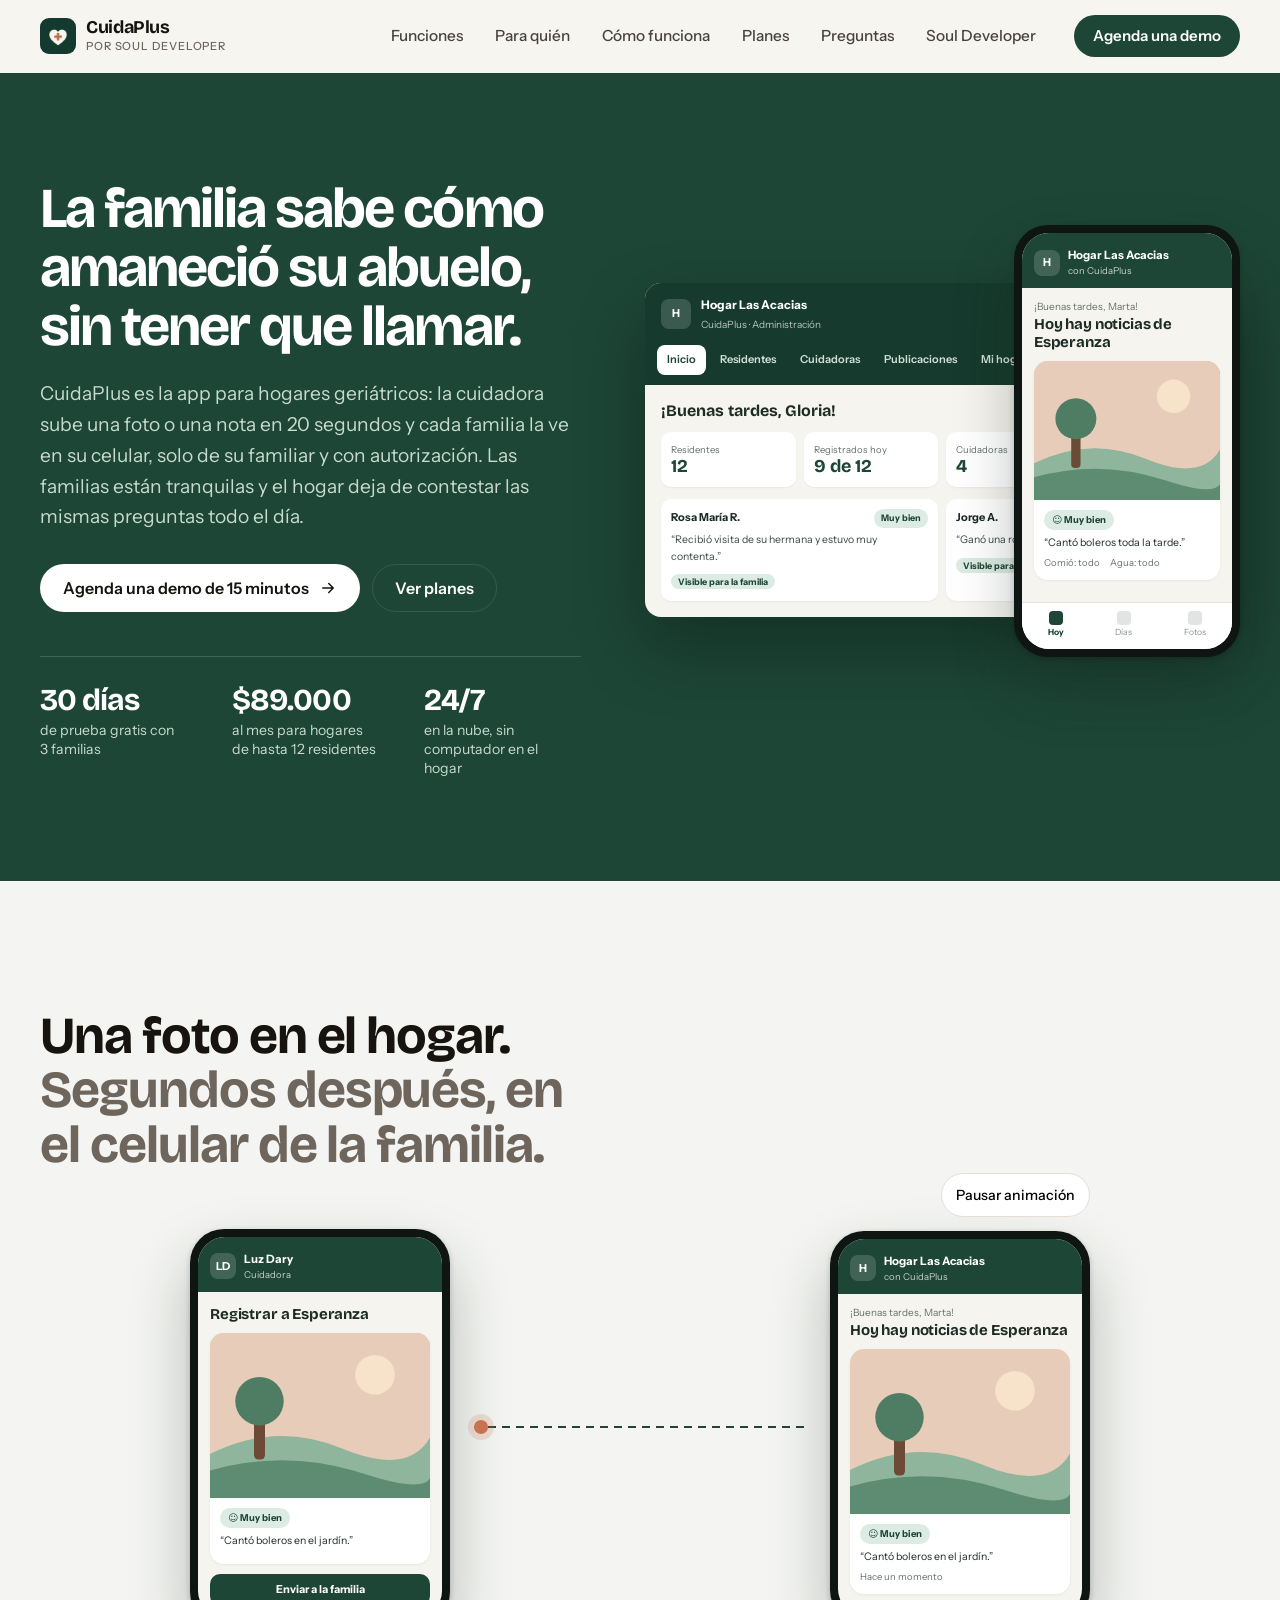
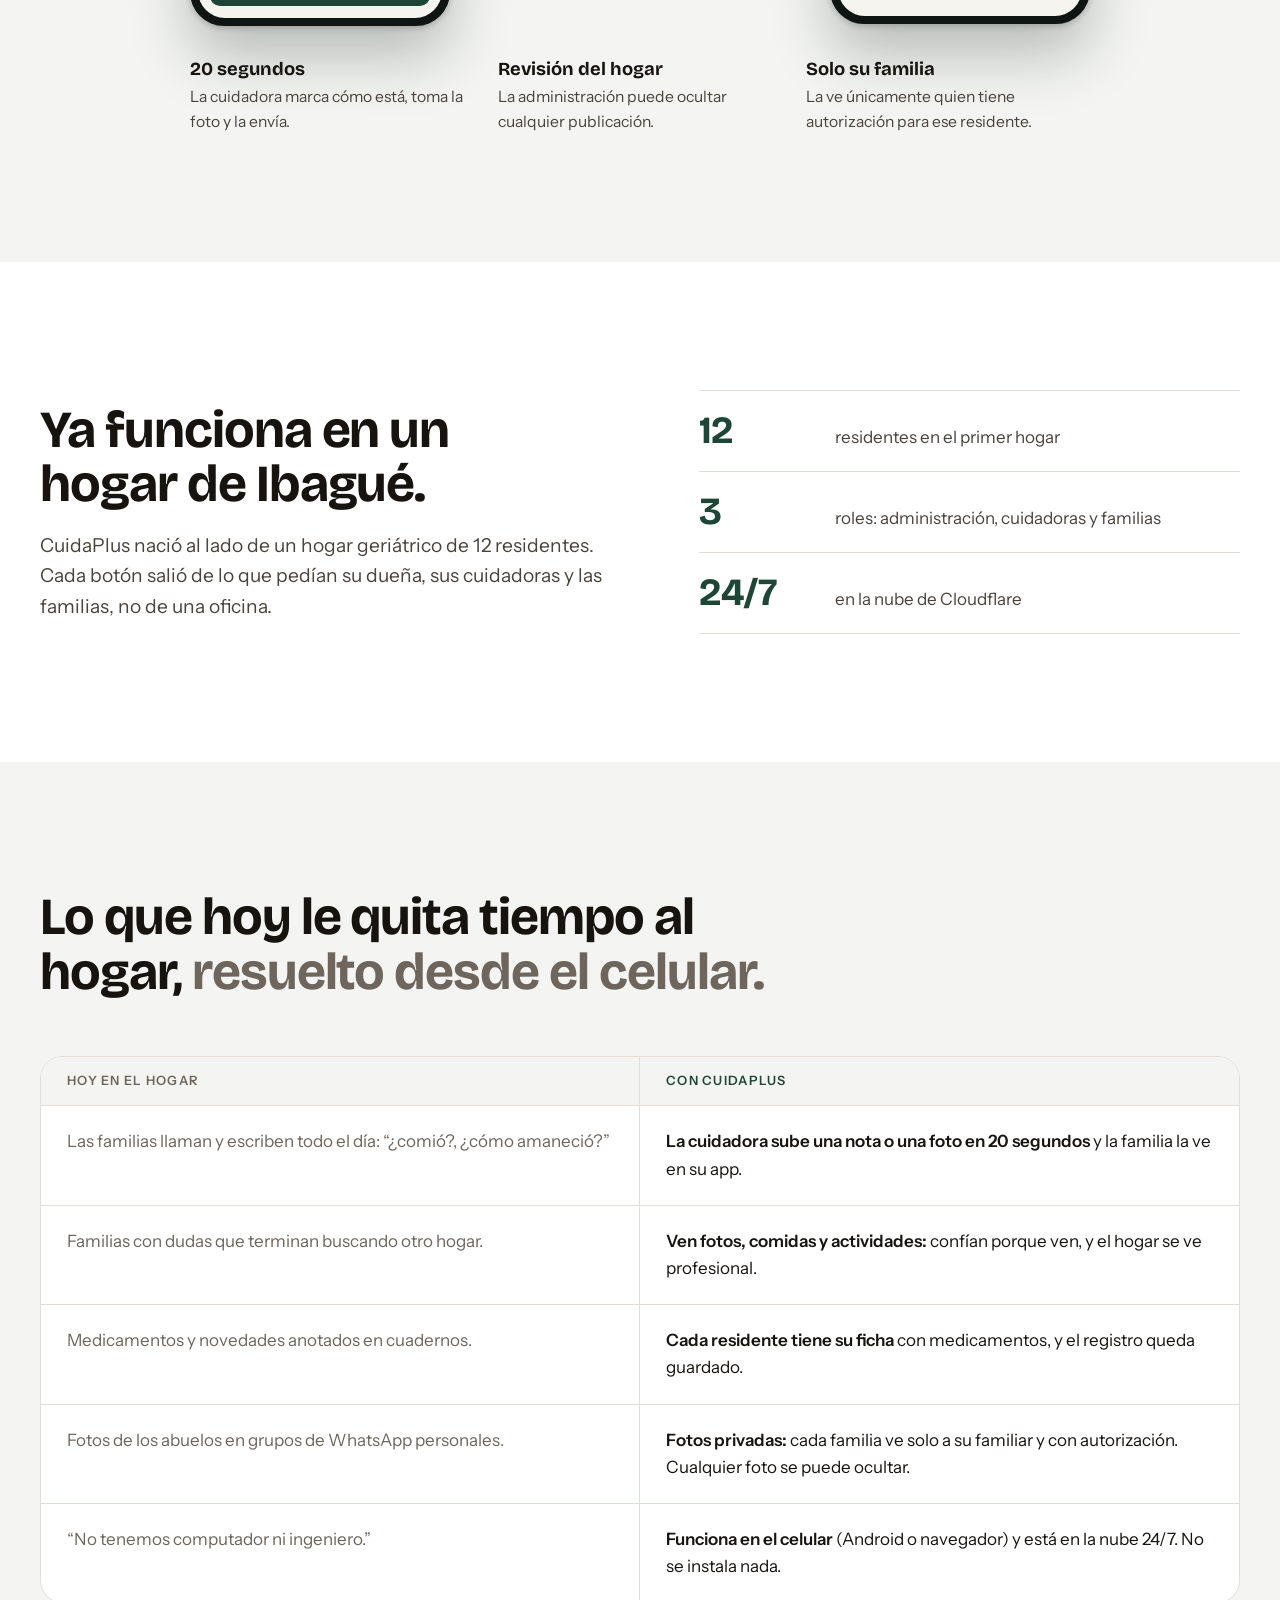
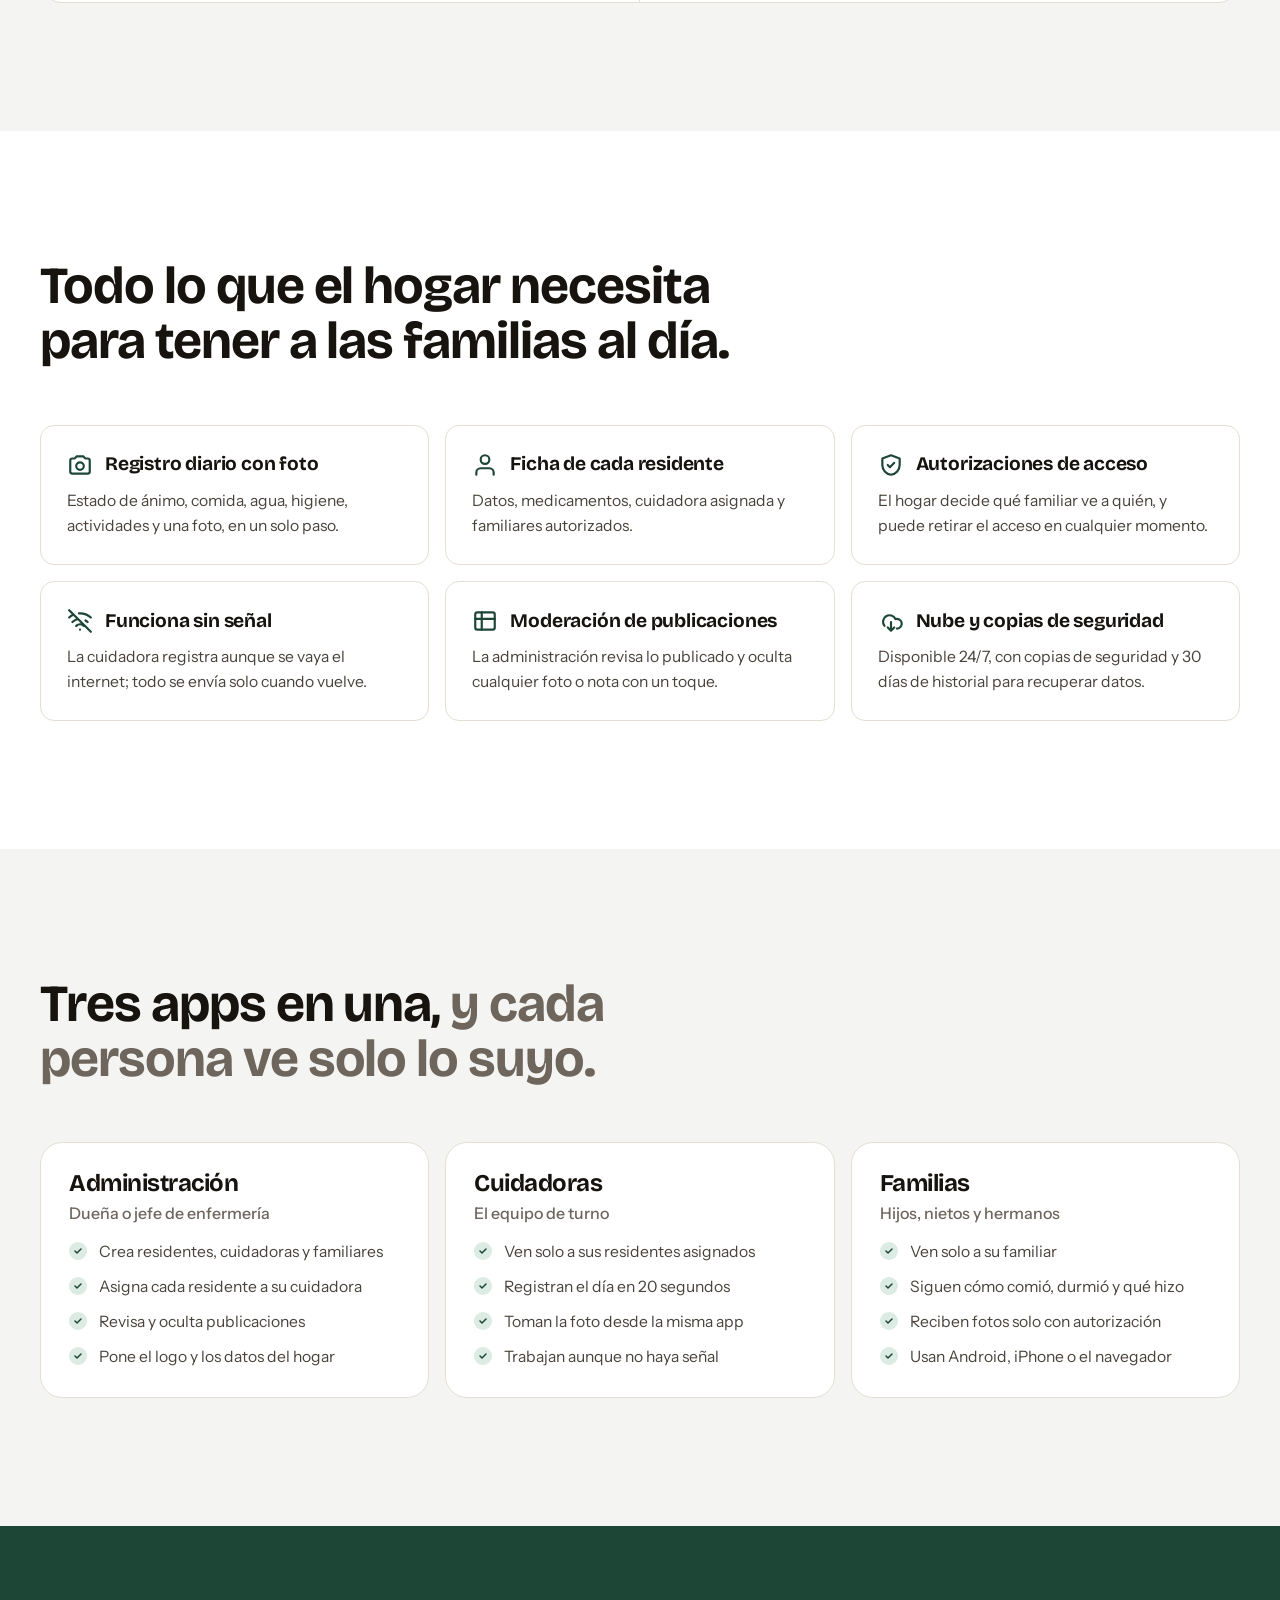
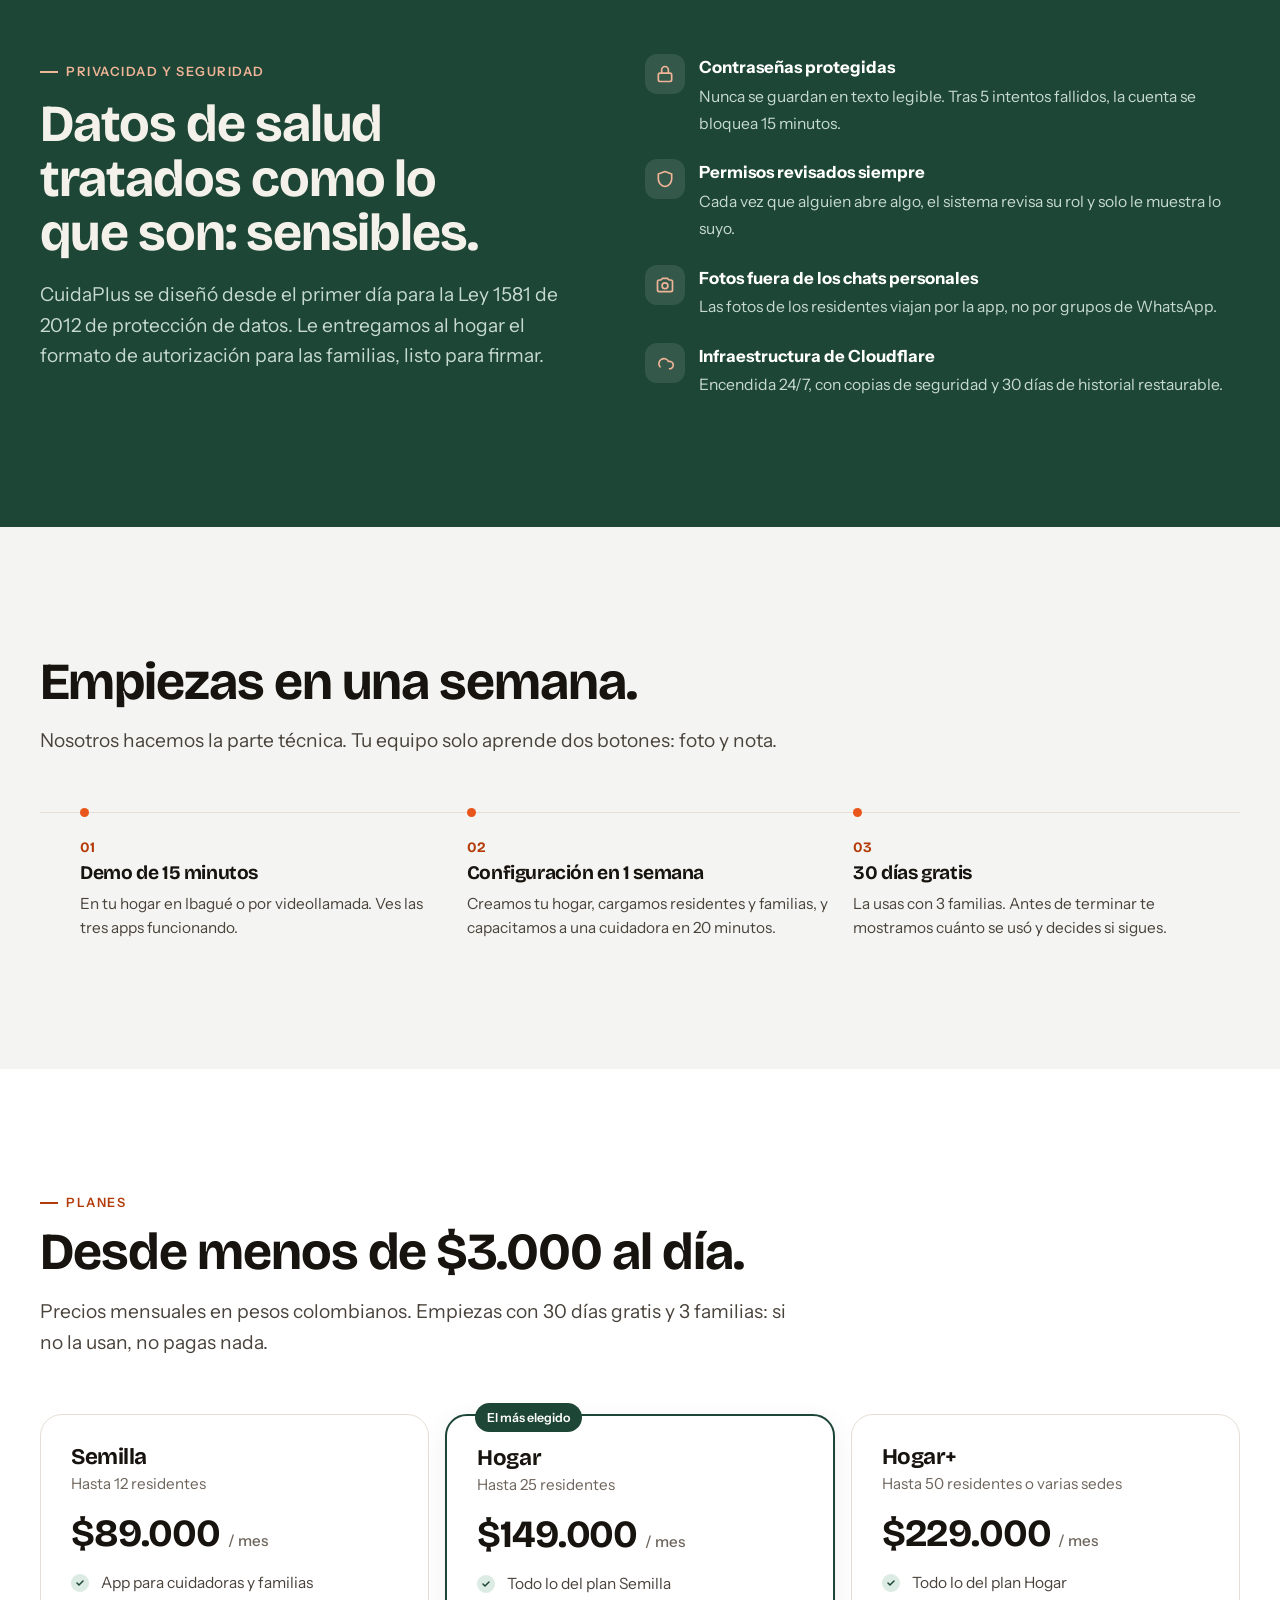
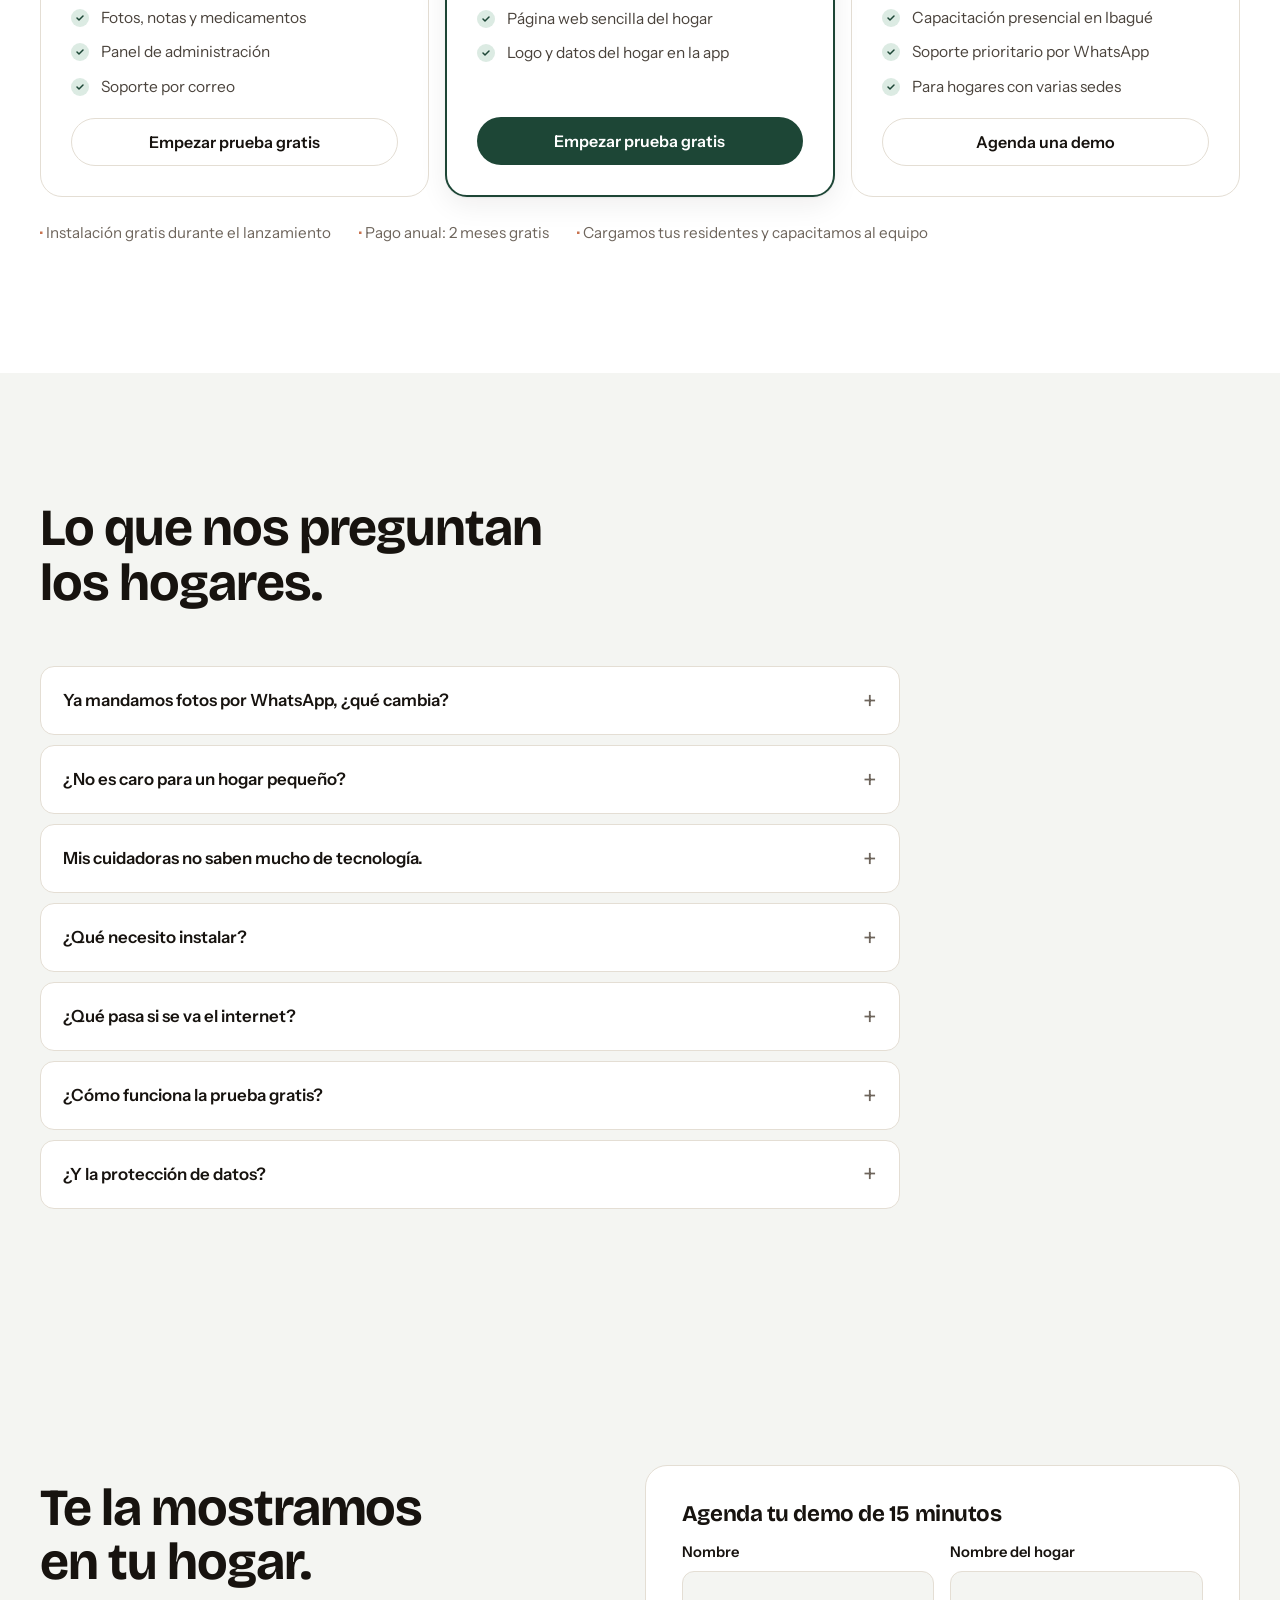
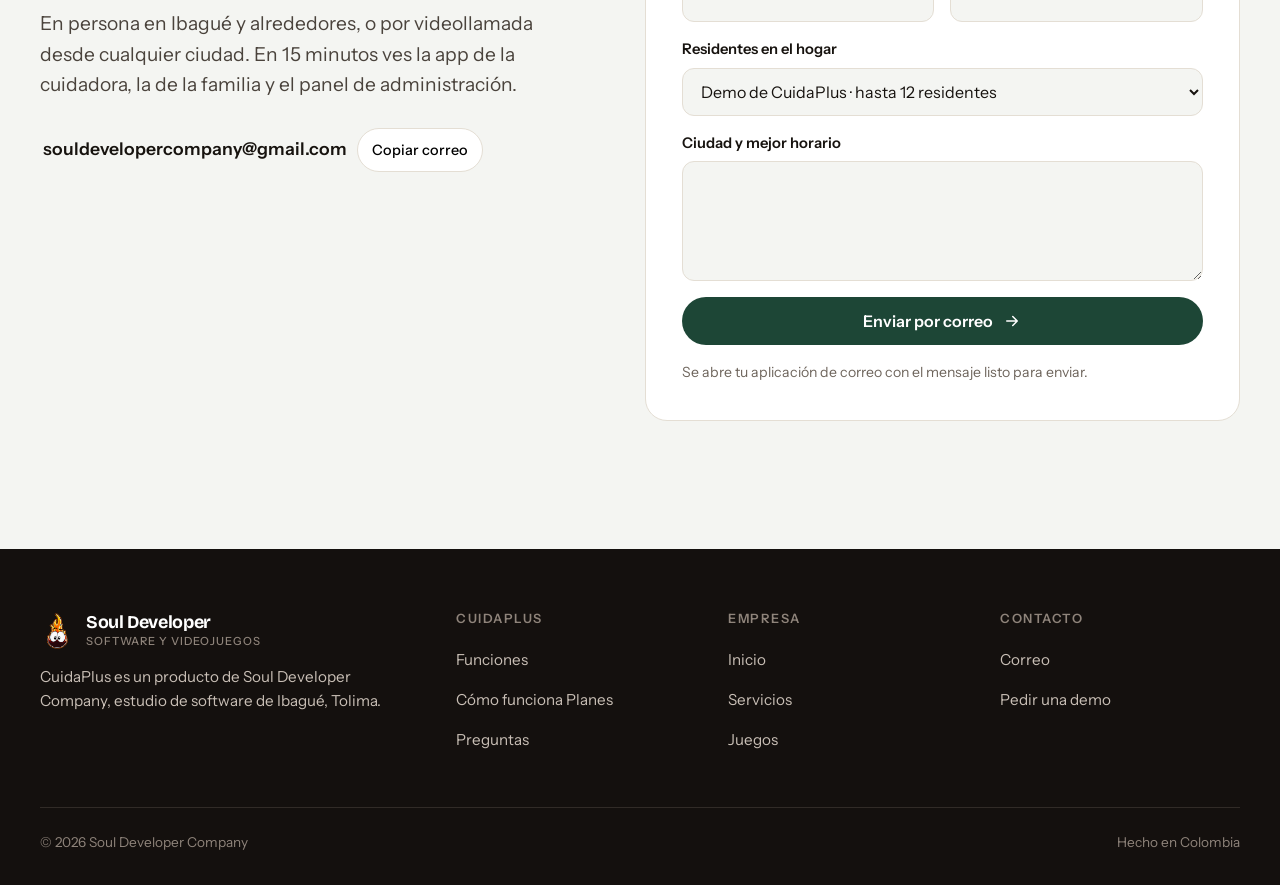
==== commit affc1448: "Textos nuevos: eslogan con alma y mensajes verificados - Portada: "Le ponemos alma a cada app y a ca" ====
--- a/cuidaplus/index.html
+++ b/cuidaplus/index.html
@@ -3,12 +3,12 @@
 <head>
   <meta charset="utf-8">
   <meta name="viewport" content="width=device-width, initial-scale=1, viewport-fit=cover">
-  <title>CuidaPlus · App para hogares geriátricos</title>
+  <title>CuidaPlus · App para hogares geriátricos y sus familias</title>
   <meta name="description" content="CuidaPlus conecta hogares geriátricos con las familias: las cuidadoras registran fotos, comidas y novedades desde el celular y cada familia ve solo a su familiar. Desde $89.000 al mes, 30 días gratis.">
   <meta name="theme-color" content="#1D4636">
   <meta property="og:type" content="website">
-  <meta property="og:title" content="CuidaPlus · App para hogares geriátricos">
-  <meta property="og:description" content="Las familias ven cada día cómo está su abuelo, y el hogar deja de contestar veinte llamadas preguntando lo mismo.">
+  <meta property="og:title" content="CuidaPlus · La familia sabe cómo amaneció su abuelo">
+  <meta property="og:description" content="La cuidadora sube una foto en 20 segundos y la familia la ve al instante. Desde $89.000 al mes, con 30 días gratis.">
   <meta property="og:image" content="https://souldevelopercompany.github.io/img/cuidaplus-icono.png">
   <meta property="og:url" content="https://souldevelopercompany.github.io/cuidaplus/">
   <link rel="canonical" href="https://souldevelopercompany.github.io/cuidaplus/">
@@ -54,8 +54,8 @@
     <div class="wrap care-grid">
       <div data-enter>
         <div>
-          <h1>La app que muestra a las familias cómo está su abuelo, cada día.</h1>
-          <p class="lead">La cuidadora sube una foto o una nota en 20 segundos y cada familia la ve en su app, solo de su familiar y con autorización. El hogar se ve transparente y deja de contestar las mismas llamadas.</p>
+          <h1>La familia sabe cómo amaneció su abuelo, sin tener que llamar.</h1>
+          <p class="lead">CuidaPlus es la app para hogares geriátricos: la cuidadora sube una foto o una nota en 20 segundos y cada familia la ve en su celular, solo de su familiar y con autorización. Las familias están tranquilas y el hogar deja de contestar las mismas preguntas todo el día.</p>
           <div class="cta-row" style="margin-top:32px">
             <a class="btn btn-light" href="#contacto">Agenda una demo de 15 minutos <svg aria-hidden="true"><use href="#i-arrow"/></svg></a>
             <a class="btn btn-ghost-dark" href="#planes">Ver planes</a>
@@ -63,7 +63,7 @@
         </div>
         <ul class="hero-facts" aria-label="CuidaPlus en cifras">
           <li><b>30 días</b><span>de prueba gratis con 3 familias</span></li>
-          <li><b>$89.000</b><span>al mes, plan para hasta 12 residentes</span></li>
+          <li><b>$89.000</b><span>al mes para hogares de hasta 12 residentes</span></li>
           <li><b>24/7</b><span>en la nube, sin computador en el hogar</span></li>
         </ul>
       </div>
@@ -153,7 +153,7 @@
     <div class="wrap proof">
       <div>
         <h2 class="h2">Ya funciona en un hogar de Ibagué.</h2>
-        <p class="lead" style="margin-top:18px">CuidaPlus nació trabajando con un hogar geriátrico real de 12 residentes. Cada función salió de lo que pedían su dueña, sus cuidadoras y las familias.</p>
+        <p class="lead" style="margin-top:18px">CuidaPlus nació al lado de un hogar geriátrico de 12 residentes. Cada botón salió de lo que pedían su dueña, sus cuidadoras y las familias, no de una oficina.</p>
       </div>
       <ul class="proof-facts">
         <li><b>12</b><span>residentes en el primer hogar</span></li>
@@ -169,12 +169,12 @@
   <section class="sec">
     <div class="wrap">
       <div class="sec-head">
-        <h2 class="h2">Lo que hoy cuesta tiempo, <span class="soft">resuelto desde el celular.</span></h2>
+        <h2 class="h2">Lo que hoy le quita tiempo al hogar, <span class="soft">resuelto desde el celular.</span></h2>
       </div>
       <div class="pain">
         <div class="h">Hoy en el hogar</div><div class="h">Con CuidaPlus</div>
         <div>Las familias llaman y escriben todo el día: “¿comió?, ¿cómo amaneció?”</div><div><b>La cuidadora sube una nota o una foto en 20 segundos</b> y la familia la ve en su app.</div>
-        <div>Familias que desconfían y se cambian de hogar.</div><div><b>Ven fotos, comidas y actividades:</b> el hogar se ve transparente y profesional.</div>
+        <div>Familias con dudas que terminan buscando otro hogar.</div><div><b>Ven fotos, comidas y actividades:</b> confían porque ven, y el hogar se ve profesional.</div>
         <div>Medicamentos y novedades anotados en cuadernos.</div><div><b>Cada residente tiene su ficha</b> con medicamentos, y el registro queda guardado.</div>
         <div>Fotos de los abuelos en grupos de WhatsApp personales.</div><div><b>Fotos privadas:</b> cada familia ve solo a su familiar y con autorización. Cualquier foto se puede ocultar.</div>
         <div>“No tenemos computador ni ingeniero.”</div><div><b>Funciona en el celular</b> (Android o navegador) y está en la nube 24/7. No se instala nada.</div>
@@ -186,15 +186,15 @@
   <section class="sec sec-surface" id="funciones">
     <div class="wrap">
       <div class="sec-head">
-        <h2 class="h2">Todo lo que el hogar necesita para informar a las familias.</h2>
+        <h2 class="h2">Todo lo que el hogar necesita para tener a las familias al día.</h2>
       </div>
       <div class="feat-grid">
         <div class="feat"><span class="ic"><svg viewBox="0 0 24 24" fill="none" stroke-width="2" stroke-linecap="round" stroke-linejoin="round"><path d="M3 8a2 2 0 0 1 2-2h2l2-2h6l2 2h2a2 2 0 0 1 2 2v10a2 2 0 0 1-2 2H5a2 2 0 0 1-2-2z"/><circle cx="12" cy="13" r="3.5"/></svg></span><h3>Registro diario con foto</h3><p>Estado de ánimo, comida, agua, higiene, actividades y una foto, en un solo paso.</p></div>
         <div class="feat"><span class="ic"><svg viewBox="0 0 24 24" fill="none" stroke-width="2" stroke-linecap="round" stroke-linejoin="round"><path d="M20 21v-2a4 4 0 0 0-4-4H8a4 4 0 0 0-4 4v2"/><circle cx="12" cy="7" r="4"/></svg></span><h3>Ficha de cada residente</h3><p>Datos, medicamentos, cuidadora asignada y familiares autorizados.</p></div>
         <div class="feat"><span class="ic"><svg viewBox="0 0 24 24" fill="none" stroke-width="2" stroke-linecap="round" stroke-linejoin="round"><path d="M12 3l8 3v6c0 4.5-3.4 8.3-8 9-4.6-.7-8-4.5-8-9V6z"/><path d="M9 12l2 2 4-4"/></svg></span><h3>Autorizaciones de acceso</h3><p>El hogar decide qué familiar ve a quién, y puede retirar el acceso en cualquier momento.</p></div>
-        <div class="feat"><span class="ic"><svg viewBox="0 0 24 24" fill="none" stroke-width="2" stroke-linecap="round" stroke-linejoin="round"><path d="M2 2l20 20M8.5 16.5a5 5 0 0 1 7 0M5 13a10 10 0 0 1 5.2-2.8M19 13a10 10 0 0 0-2-1.5M2 8.8a15 15 0 0 1 4.2-2.7M22 8.8A15 15 0 0 0 11 5M12 20h.01"/></svg></span><h3>Funciona sin señal</h3><p>La cuidadora registra aunque se caiga el internet; se envía solo cuando vuelve.</p></div>
+        <div class="feat"><span class="ic"><svg viewBox="0 0 24 24" fill="none" stroke-width="2" stroke-linecap="round" stroke-linejoin="round"><path d="M2 2l20 20M8.5 16.5a5 5 0 0 1 7 0M5 13a10 10 0 0 1 5.2-2.8M19 13a10 10 0 0 0-2-1.5M2 8.8a15 15 0 0 1 4.2-2.7M22 8.8A15 15 0 0 0 11 5M12 20h.01"/></svg></span><h3>Funciona sin señal</h3><p>La cuidadora registra aunque se vaya el internet; todo se envía solo cuando vuelve.</p></div>
         <div class="feat"><span class="ic"><svg viewBox="0 0 24 24" fill="none" stroke-width="2" stroke-linecap="round" stroke-linejoin="round"><rect x="3" y="4" width="18" height="16" rx="2"/><path d="M3 10h18M9 4v16"/></svg></span><h3>Moderación de publicaciones</h3><p>La administración revisa lo publicado y oculta cualquier foto o nota con un toque.</p></div>
-        <div class="feat"><span class="ic"><svg viewBox="0 0 24 24" fill="none" stroke-width="2" stroke-linecap="round" stroke-linejoin="round"><path d="M17.5 19a4.5 4.5 0 1 0-1.4-8.8A6 6 0 1 0 6 16.5"/><path d="M12 13v8M9 18l3 3 3-3"/></svg></span><h3>Nube y copias de seguridad</h3><p>Encendido 24/7, con historial de 30 días para restaurar datos si hace falta.</p></div>
+        <div class="feat"><span class="ic"><svg viewBox="0 0 24 24" fill="none" stroke-width="2" stroke-linecap="round" stroke-linejoin="round"><path d="M17.5 19a4.5 4.5 0 1 0-1.4-8.8A6 6 0 1 0 6 16.5"/><path d="M12 13v8M9 18l3 3 3-3"/></svg></span><h3>Nube y copias de seguridad</h3><p>Disponible 24/7, con copias de seguridad y 30 días de historial para recuperar datos.</p></div>
       </div>
     </div>
   </section>
@@ -222,9 +222,9 @@
         <p class="lead" style="margin-top:18px">CuidaPlus se diseñó desde el primer día para la Ley 1581 de 2012 de protección de datos. Le entregamos al hogar el formato de autorización para las familias, listo para firmar.</p>
       </div>
       <ul class="care-points" style="margin:0">
-        <li><span class="ic"><svg viewBox="0 0 24 24" fill="none" stroke-width="2" stroke-linecap="round" stroke-linejoin="round"><rect x="4" y="11" width="16" height="10" rx="2"/><path d="M8 11V7a4 4 0 0 1 8 0v4"/></svg></span><div><b>Claves cifradas</b><span>Nunca se guardan en texto. Tras 5 intentos fallidos, la cuenta se bloquea 15 minutos.</span></div></li>
-        <li><span class="ic"><svg viewBox="0 0 24 24" fill="none" stroke-width="2" stroke-linecap="round" stroke-linejoin="round"><path d="M12 3l8 3v6c0 4.5-3.4 8.3-8 9-4.6-.7-8-4.5-8-9V6z"/></svg></span><div><b>Permisos en cada petición</b><span>El servidor revisa el rol de quien pregunta y solo le entrega lo suyo.</span></div></li>
-        <li><span class="ic"><svg viewBox="0 0 24 24" fill="none" stroke-width="2" stroke-linecap="round" stroke-linejoin="round"><path d="M3 8a2 2 0 0 1 2-2h2l2-2h6l2 2h2a2 2 0 0 1 2 2v10a2 2 0 0 1-2 2H5a2 2 0 0 1-2-2z"/><circle cx="12" cy="13" r="3.5"/></svg></span><div><b>Fotos fuera de los celulares personales</b><span>No quedan imágenes de los residentes en chats ni galerías del equipo.</span></div></li>
+        <li><span class="ic"><svg viewBox="0 0 24 24" fill="none" stroke-width="2" stroke-linecap="round" stroke-linejoin="round"><rect x="4" y="11" width="16" height="10" rx="2"/><path d="M8 11V7a4 4 0 0 1 8 0v4"/></svg></span><div><b>Contraseñas protegidas</b><span>Nunca se guardan en texto legible. Tras 5 intentos fallidos, la cuenta se bloquea 15 minutos.</span></div></li>
+        <li><span class="ic"><svg viewBox="0 0 24 24" fill="none" stroke-width="2" stroke-linecap="round" stroke-linejoin="round"><path d="M12 3l8 3v6c0 4.5-3.4 8.3-8 9-4.6-.7-8-4.5-8-9V6z"/></svg></span><div><b>Permisos revisados siempre</b><span>Cada vez que alguien abre algo, el sistema revisa su rol y solo le muestra lo suyo.</span></div></li>
+        <li><span class="ic"><svg viewBox="0 0 24 24" fill="none" stroke-width="2" stroke-linecap="round" stroke-linejoin="round"><path d="M3 8a2 2 0 0 1 2-2h2l2-2h6l2 2h2a2 2 0 0 1 2 2v10a2 2 0 0 1-2 2H5a2 2 0 0 1-2-2z"/><circle cx="12" cy="13" r="3.5"/></svg></span><div><b>Fotos fuera de los chats personales</b><span>Las fotos de los residentes viajan por la app, no por grupos de WhatsApp.</span></div></li>
         <li><span class="ic"><svg viewBox="0 0 24 24" fill="none" stroke-width="2" stroke-linecap="round" stroke-linejoin="round"><path d="M17.5 19a4.5 4.5 0 1 0-1.4-8.8A6 6 0 1 0 6 16.5"/></svg></span><div><b>Infraestructura de Cloudflare</b><span>Encendida 24/7, con copias de seguridad y 30 días de historial restaurable.</span></div></li>
       </ul>
     </div>
@@ -235,12 +235,12 @@
     <div class="wrap">
       <div class="sec-head">
         <h2 class="h2">Empiezas en una semana.</h2>
-        <p class="lead">Nosotros hacemos la parte técnica. Tu equipo solo aprende dos botones.</p>
+        <p class="lead">Nosotros hacemos la parte técnica. Tu equipo solo aprende dos botones: foto y nota.</p>
       </div>
       <ol class="steps steps-3" style="list-style:none;margin:0">
         <li class="step"><h3>Demo de 15 minutos</h3><p>En tu hogar en Ibagué o por videollamada. Ves las tres apps funcionando.</p></li>
         <li class="step"><h3>Configuración en 1 semana</h3><p>Creamos tu hogar, cargamos residentes y familias, y capacitamos a una cuidadora en 20 minutos.</p></li>
-        <li class="step"><h3>30 días gratis</h3><p>Lo usas con 3 familias. En el día 28 te mostramos cuánto se usó y decides si sigues.</p></li>
+        <li class="step"><h3>30 días gratis</h3><p>La usas con 3 familias. Antes de terminar te mostramos cuánto se usó y decides si sigues.</p></li>
       </ol>
     </div>
   </section>
@@ -250,8 +250,8 @@
     <div class="wrap">
       <div class="sec-head">
         <p class="kicker">Planes</p>
-        <h2 class="h2">Menos de lo que vale una llamada perdida.</h2>
-        <p class="lead">Precios mensuales en pesos colombianos. Empieza con 30 días gratis y 3 familias: si no la usan, no pagas nada.</p>
+        <h2 class="h2">Desde menos de $3.000 al día.</h2>
+        <p class="lead">Precios mensuales en pesos colombianos. Empiezas con 30 días gratis y 3 familias: si no la usan, no pagas nada.</p>
       </div>
       <div class="plans">
         <div class="plan">
@@ -285,7 +285,8 @@
         <h2 class="h2">Lo que nos preguntan los hogares.</h2>
       </div>
       <div class="faq">
-        <details><summary>Ya mandamos fotos por WhatsApp, ¿qué cambia?</summary><p>Que las familias no se mezclan, las fotos no quedan en celulares personales y la administración puede ocultar cualquier publicación. Además queda un historial ordenado por residente.</p></details>
+        <details><summary>Ya mandamos fotos por WhatsApp, ¿qué cambia?</summary><p>Que las familias no se mezclan, las fotos no circulan por chats personales y la administración puede ocultar cualquier publicación. Además queda un historial ordenado por residente.</p></details>
+        <details><summary>¿No es caro para un hogar pequeño?</summary><p>El plan Semilla cuesta menos de $3.000 al día. Si gracias a CuidaPlus una sola familia se queda un mes más en tu hogar, la app se paga sola por todo el año.</p></details>
         <details><summary>Mis cuidadoras no saben mucho de tecnología.</summary><p>Si usan WhatsApp, saben usar CuidaPlus: es un botón para la foto y otro para la nota. Nosotros capacitamos al equipo en unos 20 minutos.</p></details>
         <details><summary>¿Qué necesito instalar?</summary><p>Nada en el hogar. Las cuidadoras usan la app de Android o el navegador del celular, las familias igual, y la administración entra desde cualquier computador o teléfono.</p></details>
         <details><summary>¿Qué pasa si se va el internet?</summary><p>La cuidadora puede seguir registrando. La información se guarda en el teléfono y se envía sola cuando vuelve la conexión.</p></details>
@@ -300,7 +301,7 @@
     <div class="wrap contact">
       <div>
         <h2 class="h2" style="margin:16px 0 18px">Te la mostramos en tu hogar.</h2>
-        <p class="lead">En persona en Ibagué y alrededores, o por videollamada en cualquier ciudad. Te enseñamos la app de la cuidadora, la de la familia y el panel de administración.</p>
+        <p class="lead">En persona en Ibagué y alrededores, o por videollamada desde cualquier ciudad. En 15 minutos ves la app de la cuidadora, la de la familia y el panel de administración.</p>
         <p class="mail"><a class="btn btn-wa" data-wa="Hola, quiero agendar una demo de CuidaPlus" href="#contacto" hidden>Agendar por WhatsApp</a></p>
         <p class="mail"><a class="link" href="mailto:souldevelopercompany@gmail.com?subject=Demo%20de%20CuidaPlus">souldevelopercompany@gmail.com</a><button class="copy-btn" type="button" data-copy="souldevelopercompany@gmail.com">Copiar correo</button></p>
       </div>
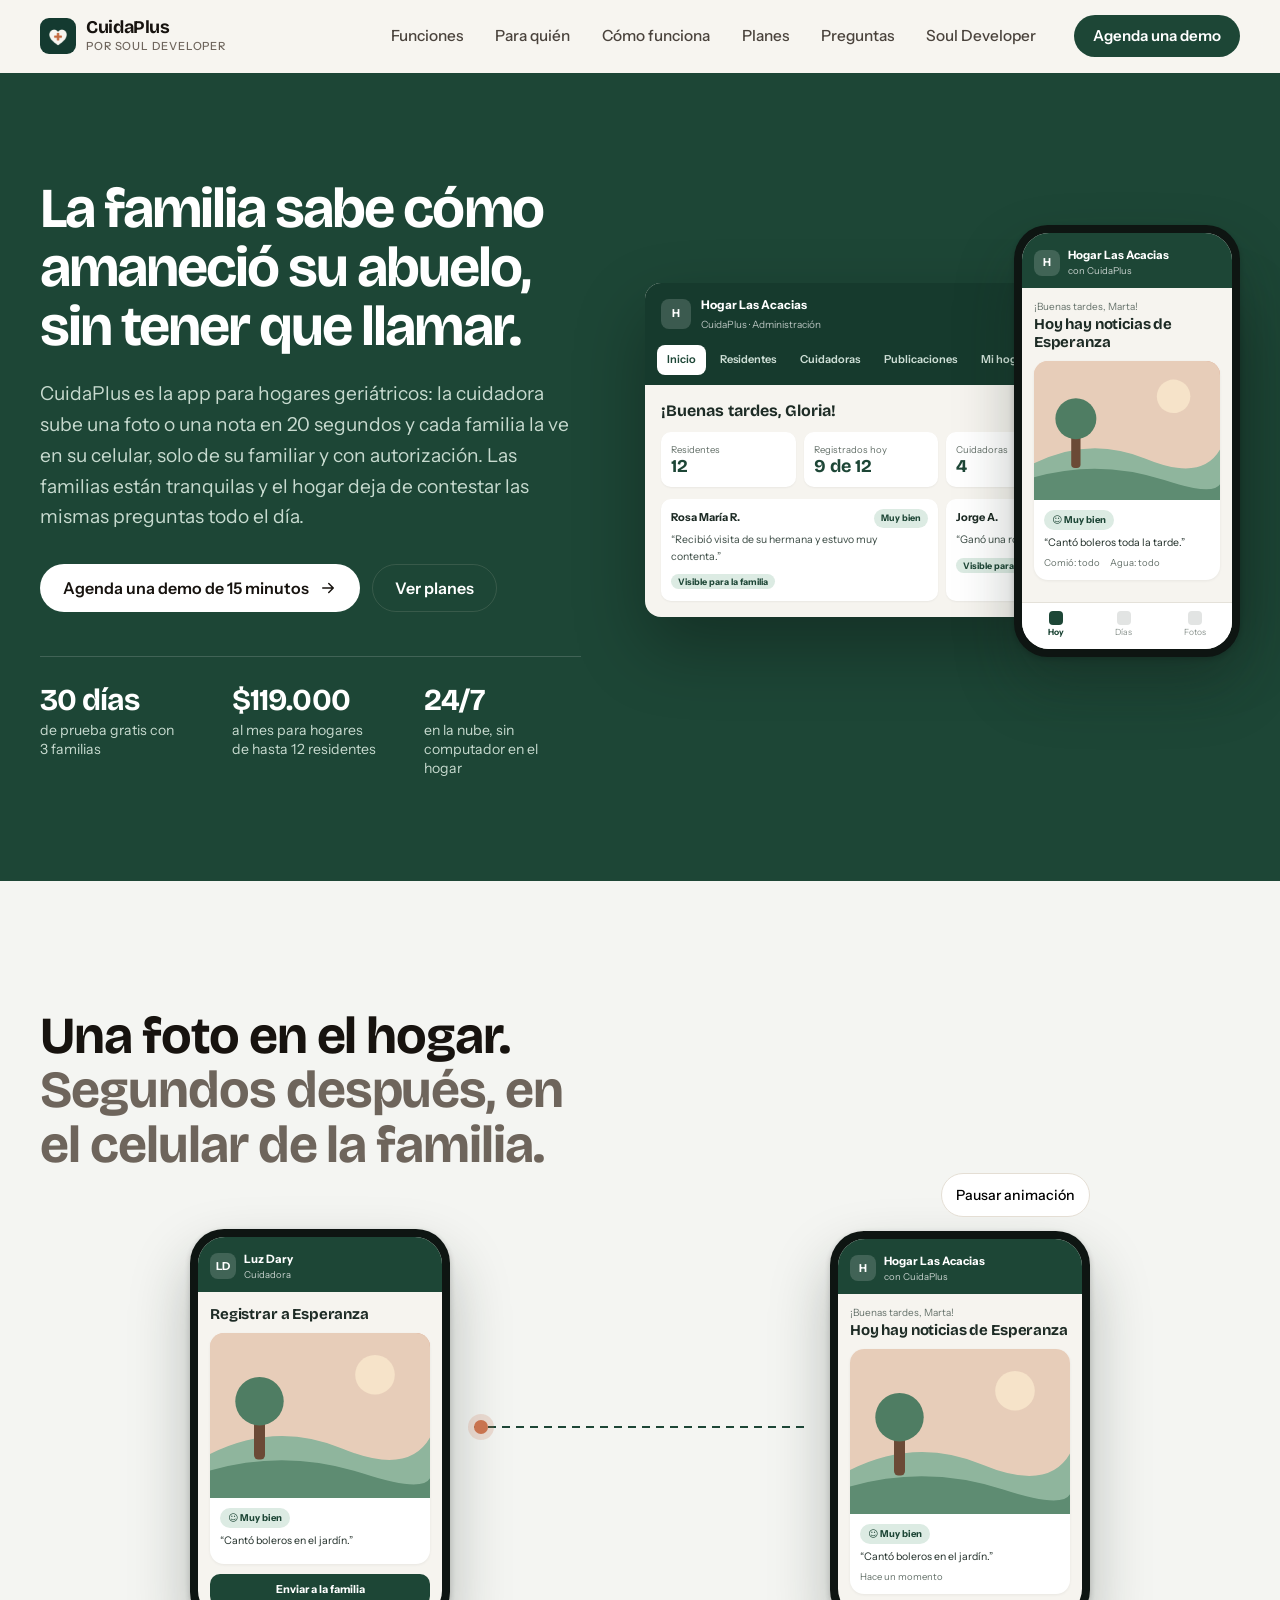
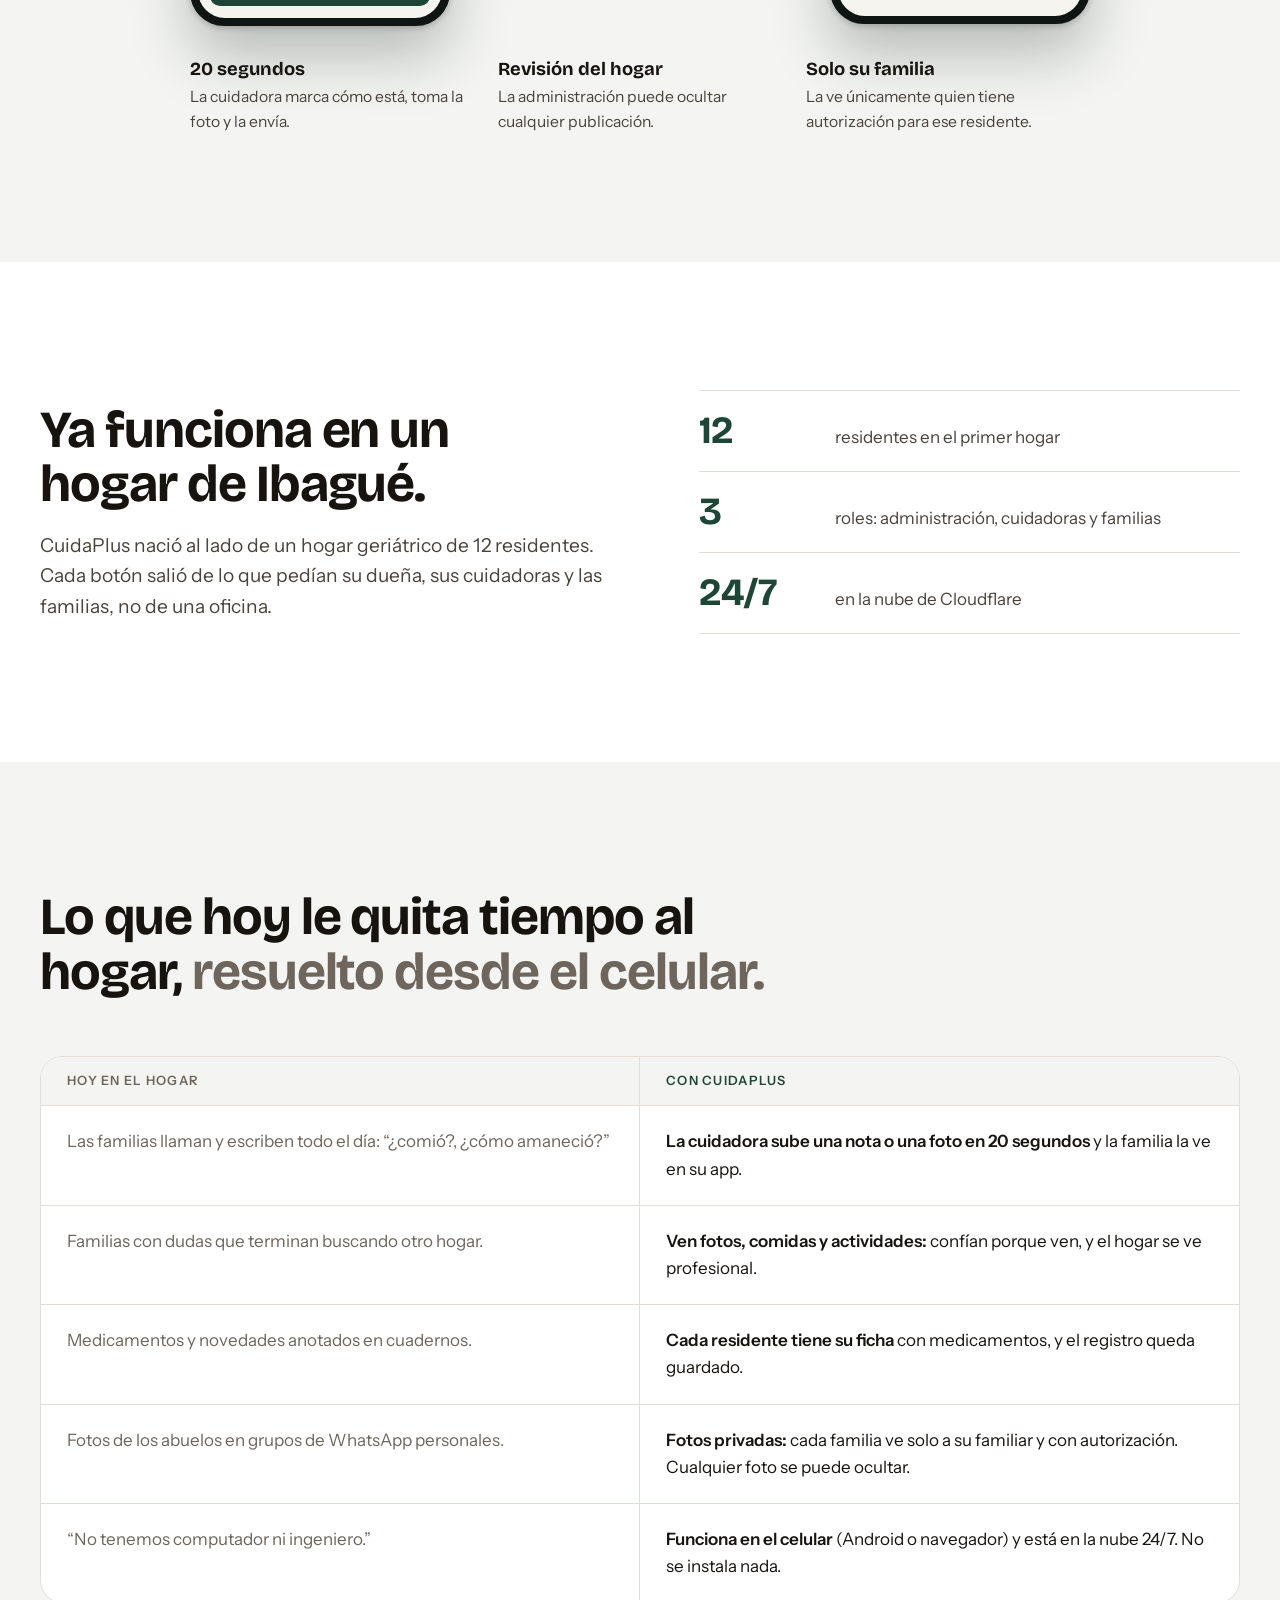
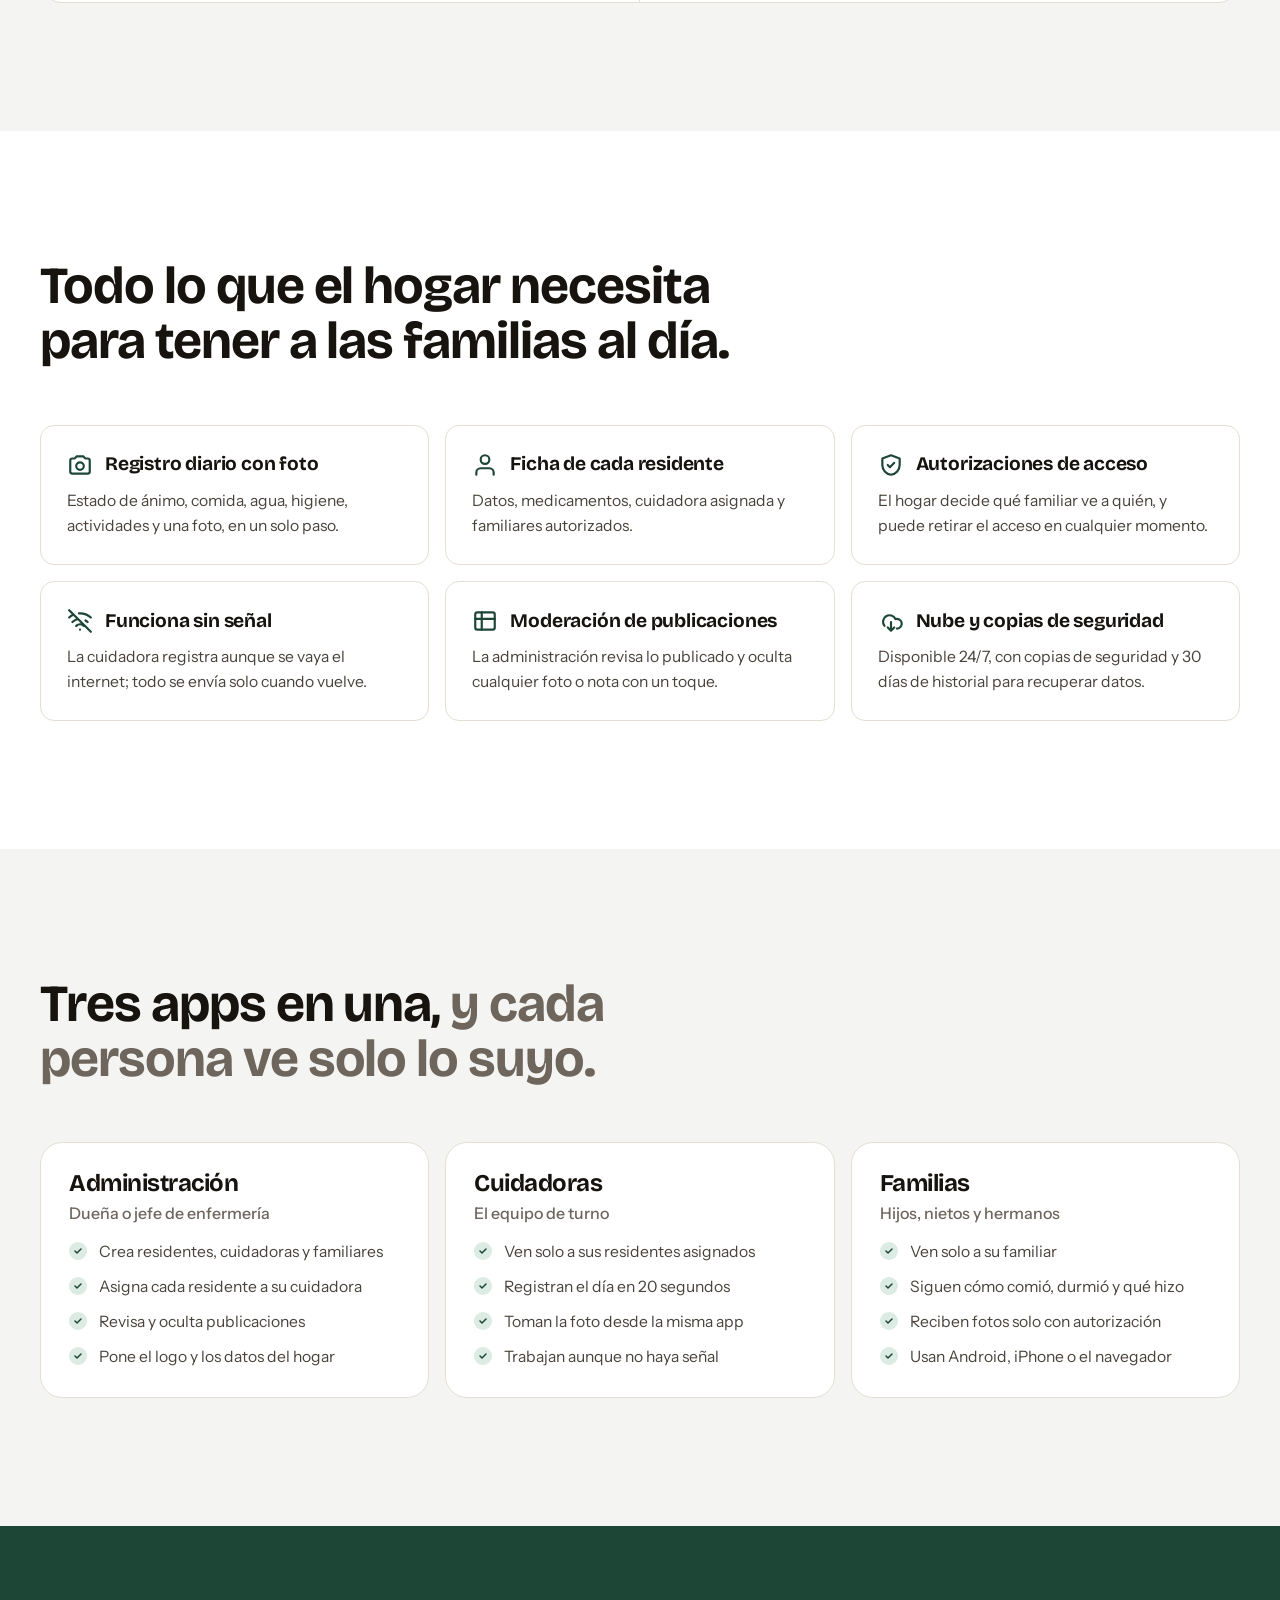
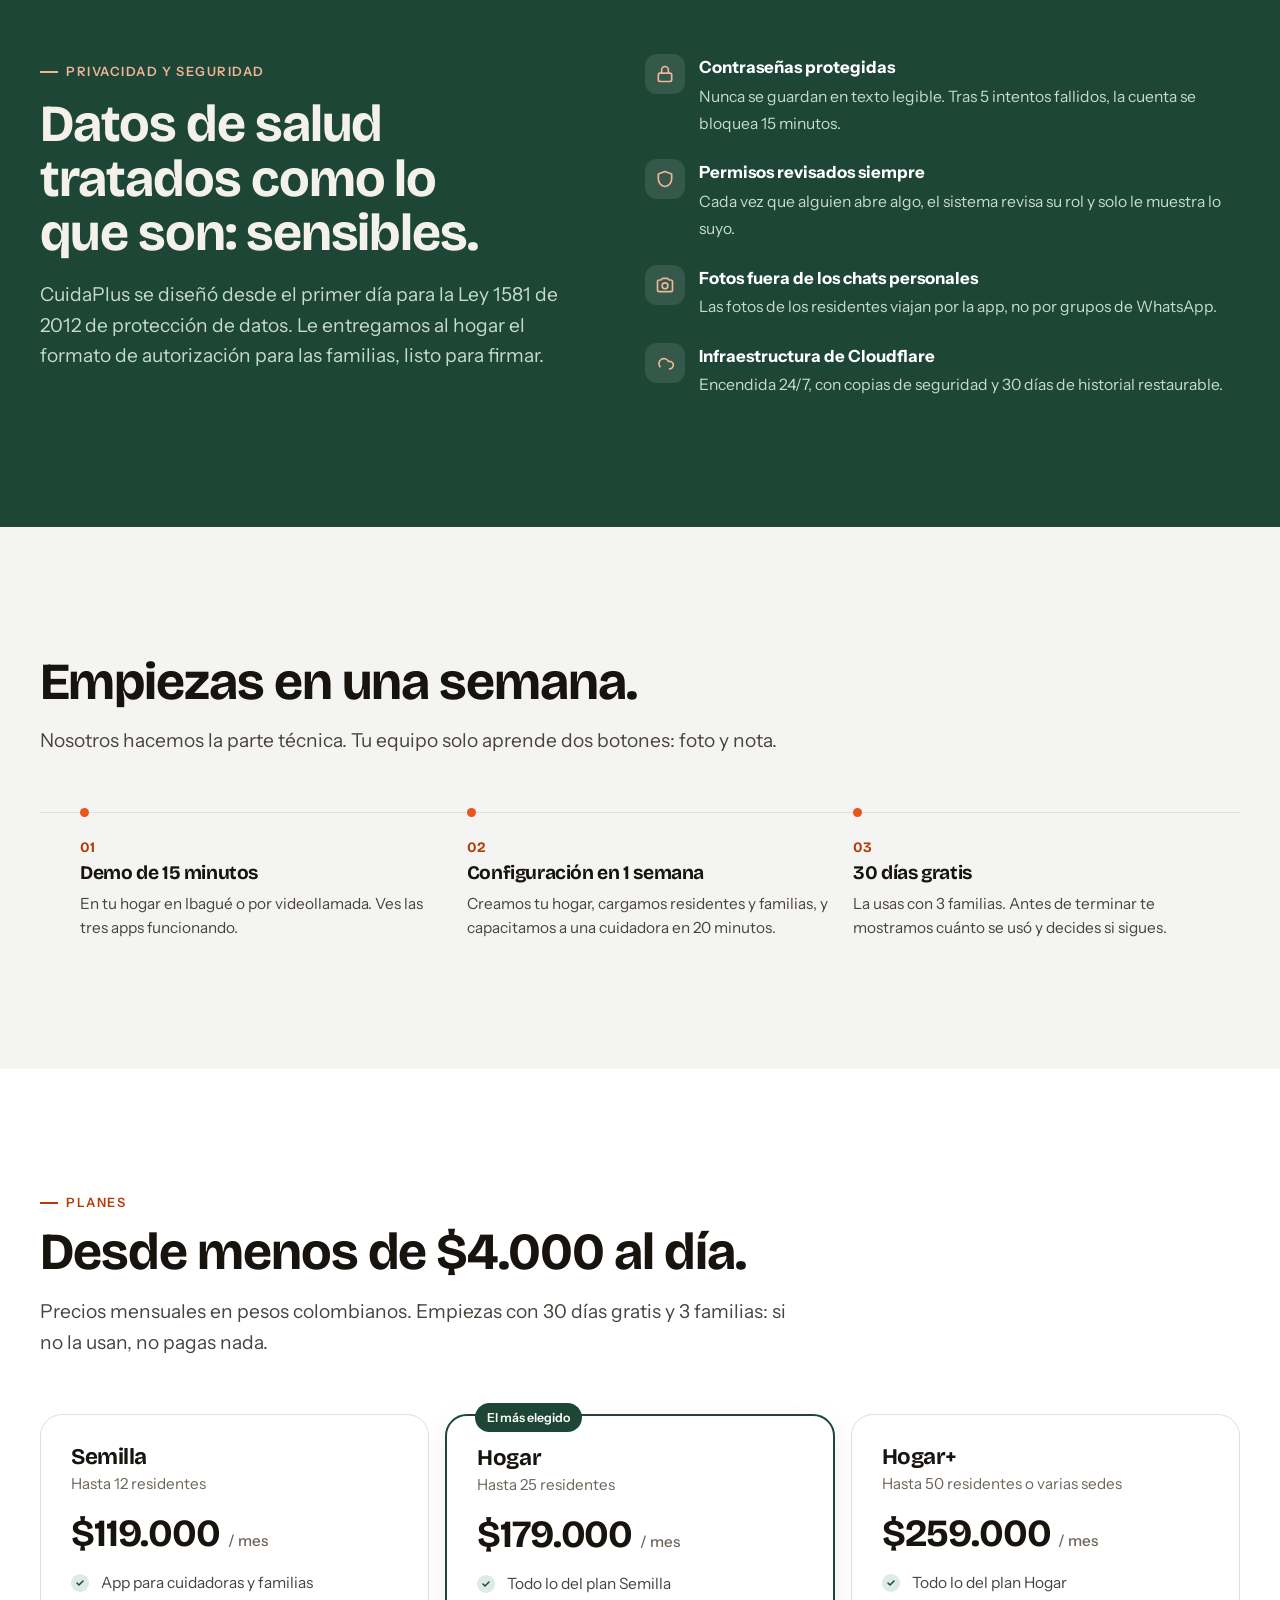
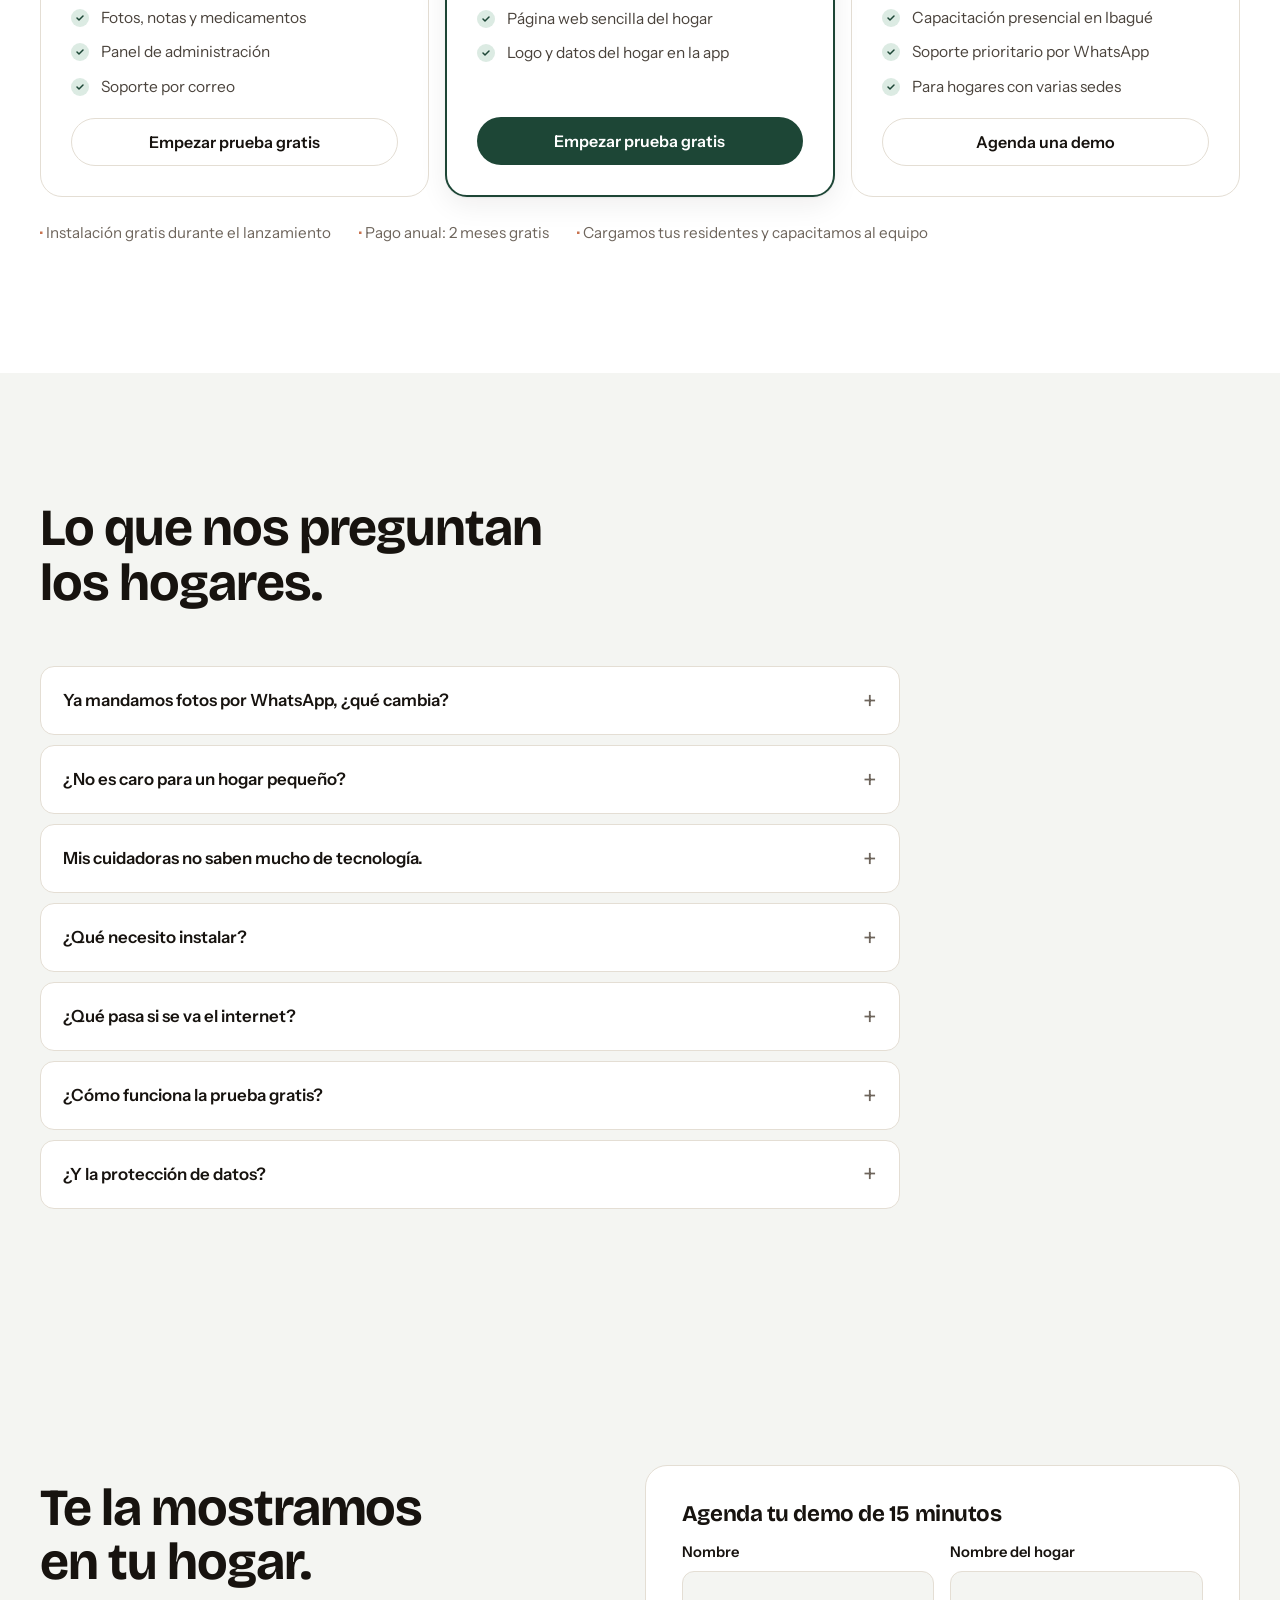
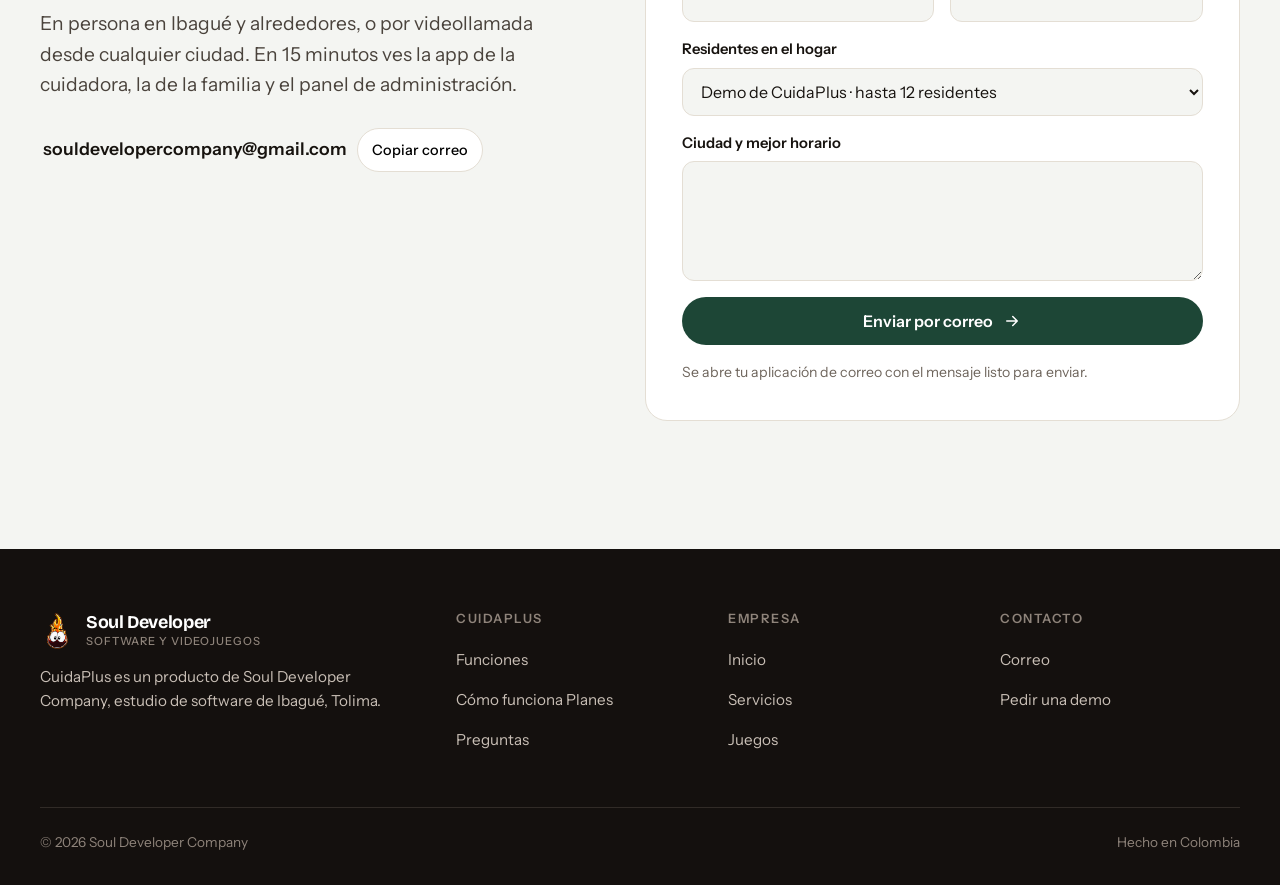
==== commit ed55be1c: "Precios de CuidaPlus: +$30.000 en cada plan Semilla $119.000, Hogar $179.000 y Hogar+ $259.000 al me" ====
--- a/cuidaplus/index.html
+++ b/cuidaplus/index.html
@@ -4,11 +4,11 @@
   <meta charset="utf-8">
   <meta name="viewport" content="width=device-width, initial-scale=1, viewport-fit=cover">
   <title>CuidaPlus · App para hogares geriátricos y sus familias</title>
-  <meta name="description" content="CuidaPlus conecta hogares geriátricos con las familias: las cuidadoras registran fotos, comidas y novedades desde el celular y cada familia ve solo a su familiar. Desde $89.000 al mes, 30 días gratis.">
+  <meta name="description" content="CuidaPlus conecta hogares geriátricos con las familias: las cuidadoras registran fotos, comidas y novedades desde el celular y cada familia ve solo a su familiar. Desde $119.000 al mes, 30 días gratis.">
   <meta name="theme-color" content="#1D4636">
   <meta property="og:type" content="website">
   <meta property="og:title" content="CuidaPlus · La familia sabe cómo amaneció su abuelo">
-  <meta property="og:description" content="La cuidadora sube una foto en 20 segundos y la familia la ve al instante. Desde $89.000 al mes, con 30 días gratis.">
+  <meta property="og:description" content="La cuidadora sube una foto en 20 segundos y la familia la ve al instante. Desde $119.000 al mes, con 30 días gratis.">
   <meta property="og:image" content="https://souldevelopercompany.github.io/img/cuidaplus-icono.png">
   <meta property="og:url" content="https://souldevelopercompany.github.io/cuidaplus/">
   <link rel="canonical" href="https://souldevelopercompany.github.io/cuidaplus/">
@@ -63,7 +63,7 @@
         </div>
         <ul class="hero-facts" aria-label="CuidaPlus en cifras">
           <li><b>30 días</b><span>de prueba gratis con 3 familias</span></li>
-          <li><b>$89.000</b><span>al mes para hogares de hasta 12 residentes</span></li>
+          <li><b>$119.000</b><span>al mes para hogares de hasta 12 residentes</span></li>
           <li><b>24/7</b><span>en la nube, sin computador en el hogar</span></li>
         </ul>
       </div>
@@ -250,26 +250,26 @@
     <div class="wrap">
       <div class="sec-head">
         <p class="kicker">Planes</p>
-        <h2 class="h2">Desde menos de $3.000 al día.</h2>
+        <h2 class="h2">Desde menos de $4.000 al día.</h2>
         <p class="lead">Precios mensuales en pesos colombianos. Empiezas con 30 días gratis y 3 familias: si no la usan, no pagas nada.</p>
       </div>
       <div class="plans">
         <div class="plan">
           <div><h3>Semilla</h3><p class="who">Hasta 12 residentes</p></div>
-          <p class="price">$89.000 <small>/ mes</small></p>
+          <p class="price">$119.000 <small>/ mes</small></p>
           <ul><li>App para cuidadoras y familias</li><li>Fotos, notas y medicamentos</li><li>Panel de administración</li><li>Soporte por correo</li></ul>
           <a class="btn btn-line" href="#contacto">Empezar prueba gratis</a>
         </div>
         <div class="plan is-main">
           <span class="plan-badge">El más elegido</span>
           <div><h3>Hogar</h3><p class="who">Hasta 25 residentes</p></div>
-          <p class="price">$149.000 <small>/ mes</small></p>
+          <p class="price">$179.000 <small>/ mes</small></p>
           <ul><li>Todo lo del plan Semilla</li><li>Página web sencilla del hogar</li><li>Logo y datos del hogar en la app</li></ul>
           <a class="btn btn-care" href="#contacto">Empezar prueba gratis</a>
         </div>
         <div class="plan">
           <div><h3>Hogar+</h3><p class="who">Hasta 50 residentes o varias sedes</p></div>
-          <p class="price">$229.000 <small>/ mes</small></p>
+          <p class="price">$259.000 <small>/ mes</small></p>
           <ul><li>Todo lo del plan Hogar</li><li>Capacitación presencial en Ibagué</li><li>Soporte prioritario por WhatsApp</li><li>Para hogares con varias sedes</li></ul>
           <a class="btn btn-line" href="#contacto">Agenda una demo</a>
         </div>
@@ -286,7 +286,7 @@
       </div>
       <div class="faq">
         <details><summary>Ya mandamos fotos por WhatsApp, ¿qué cambia?</summary><p>Que las familias no se mezclan, las fotos no circulan por chats personales y la administración puede ocultar cualquier publicación. Además queda un historial ordenado por residente.</p></details>
-        <details><summary>¿No es caro para un hogar pequeño?</summary><p>El plan Semilla cuesta menos de $3.000 al día. Si gracias a CuidaPlus una sola familia se queda un mes más en tu hogar, la app se paga sola por todo el año.</p></details>
+        <details><summary>¿No es caro para un hogar pequeño?</summary><p>El plan Semilla cuesta menos de $4.000 al día. Si gracias a CuidaPlus una sola familia se queda un mes más en tu hogar, la app se paga sola por todo el año.</p></details>
         <details><summary>Mis cuidadoras no saben mucho de tecnología.</summary><p>Si usan WhatsApp, saben usar CuidaPlus: es un botón para la foto y otro para la nota. Nosotros capacitamos al equipo en unos 20 minutos.</p></details>
         <details><summary>¿Qué necesito instalar?</summary><p>Nada en el hogar. Las cuidadoras usan la app de Android o el navegador del celular, las familias igual, y la administración entra desde cualquier computador o teléfono.</p></details>
         <details><summary>¿Qué pasa si se va el internet?</summary><p>La cuidadora puede seguir registrando. La información se guarda en el teléfono y se envía sola cuando vuelve la conexión.</p></details>
